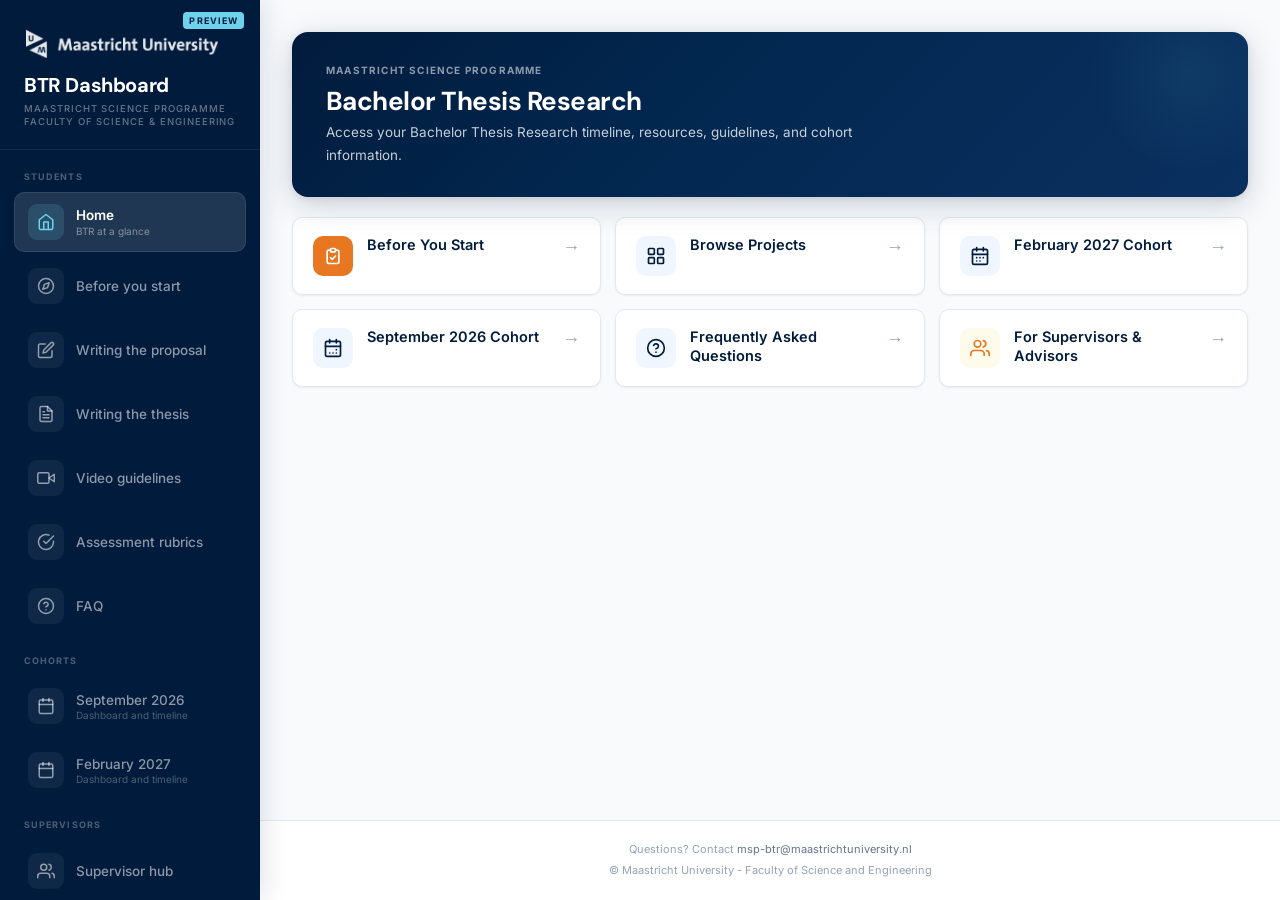
==== btr-dashboard/index.html @ cb3a8db7 "Preview of the remodel: hub, design system and ten restyled tools (backends switched off, noindex)" ====
<!DOCTYPE html>
<html lang="en">
<head>
<meta name="robots" content="noindex, nofollow">
    <meta charset="UTF-8">
    <meta name="viewport" content="width=device-width, initial-scale=1.0">
    <title>BTR Dashboard - Maastricht Science Programme</title>
    <link rel="icon" type="image/png" href="msp-logo.png">
    <meta name="description" content="BTR Dashboard for Maastricht Science Programme students. Access your Bachelor Thesis Research timeline, resources, guidelines, and cohort information.">

    <!-- Google tag (gtag.js) -->
    <script async src="https://www.googletagmanager.com/gtag/js?id=G-KJ51G48F42"></script>
    <script>
      window.dataLayer = window.dataLayer || [];
      function gtag(){dataLayer.push(arguments);}
      gtag('js', new Date());
      gtag('config', 'G-KJ51G48F42');
    </script>

    <!-- Shared MSP frame + site styles -->
    <link rel="stylesheet" href="assets/msp-ui/msp-ui.css">
    <link rel="stylesheet" href="styles.css">
</head>
<body class="page-home">
    <main class="msp-main wide">

        <section class="msp-hero btr-hero">
            <div class="msp-hero-kicker">Maastricht Science Programme</div>
            <h1>Bachelor Thesis Research</h1>
            <p>Access your Bachelor Thesis Research timeline, resources, guidelines, and cohort information.</p>
        </section>

        <div class="msp-grid msp-grid-3 btr-tiles">
            <a href="before-you-start.html" class="btr-tile btr-tile--highlight">
                <span class="btr-tile-icon"><svg viewBox="0 0 24 24"><path d="M9 5H7a2 2 0 0 0-2 2v12a2 2 0 0 0 2 2h10a2 2 0 0 0 2-2V7a2 2 0 0 0-2-2h-2"/><rect x="9" y="3" width="6" height="4" rx="1"/><path d="m9 14 2 2 4-4"/></svg></span>
                <span class="btr-tile-body"><span class="btr-tile-title">Before You Start</span></span>
                <span class="btr-tile-arrow">→</span>
            </a>

            <a href="browse-projects.html" class="btr-tile">
                <span class="btr-tile-icon"><svg viewBox="0 0 24 24"><rect x="3" y="3" width="7" height="7" rx="1"/><rect x="14" y="3" width="7" height="7" rx="1"/><rect x="3" y="14" width="7" height="7" rx="1"/><rect x="14" y="14" width="7" height="7" rx="1"/></svg></span>
                <span class="btr-tile-body"><span class="btr-tile-title">Browse Projects</span></span>
                <span class="btr-tile-arrow">→</span>
            </a>

            <a href="february-cohort-2027.html" class="btr-tile">
                <span class="btr-tile-icon"><svg viewBox="0 0 24 24"><rect x="3" y="4" width="18" height="18" rx="2" ry="2"/><line x1="16" y1="2" x2="16" y2="6"/><line x1="8" y1="2" x2="8" y2="6"/><line x1="3" y1="10" x2="21" y2="10"/><path d="M8 14h.01"/><path d="M12 14h.01"/><path d="M16 14h.01"/><path d="M8 18h.01"/><path d="M12 18h.01"/></svg></span>
                <span class="btr-tile-body"><span class="btr-tile-title">February 2027 Cohort</span></span>
                <span class="btr-tile-arrow">→</span>
            </a>

            <a href="september-cohort-2026.html" class="btr-tile">
                <span class="btr-tile-icon"><svg viewBox="0 0 24 24"><rect x="3" y="4" width="18" height="18" rx="2" ry="2"/><line x1="16" y1="2" x2="16" y2="6"/><line x1="8" y1="2" x2="8" y2="6"/><line x1="3" y1="10" x2="21" y2="10"/><path d="M16 14h.01"/><path d="M8 18h.01"/><path d="M12 18h.01"/><path d="M16 18h.01"/></svg></span>
                <span class="btr-tile-body"><span class="btr-tile-title">September 2026 Cohort</span></span>
                <span class="btr-tile-arrow">→</span>
            </a>

            <a href="faq.html" class="btr-tile">
                <span class="btr-tile-icon"><svg viewBox="0 0 24 24"><circle cx="12" cy="12" r="10"/><path d="M9.09 9a3 3 0 0 1 5.83 1c0 2-3 3-3 3"/><line x1="12" y1="17" x2="12.01" y2="17"/></svg></span>
                <span class="btr-tile-body"><span class="btr-tile-title">Frequently Asked Questions</span></span>
                <span class="btr-tile-arrow">→</span>
            </a>

            <a href="supervisors.html" class="btr-tile btr-tile--orange">
                <span class="btr-tile-icon"><svg viewBox="0 0 24 24"><path d="M17 21v-2a4 4 0 0 0-4-4H5a4 4 0 0 0-4 4v2"/><circle cx="9" cy="7" r="4"/><path d="M23 21v-2a4 4 0 0 0-3-3.87"/><path d="M16 3.13a4 4 0 0 1 0 7.75"/></svg></span>
                <span class="btr-tile-body"><span class="btr-tile-title">For Supervisors &amp; Advisors</span></span>
                <span class="btr-tile-arrow">→</span>
            </a>
        </div>

    </main>
    <footer class="msp-footer">
        <p>Questions? Contact <a href="mailto:msp-btr@maastrichtuniversity.nl">msp-btr@maastrichtuniversity.nl</a></p>
        <p>© Maastricht University - Faculty of Science and Engineering</p>
    </footer>
<script src="assets/msp-ui/msp-shell.js"></script>
<script src="nav.js"></script>
</body>
</html>
---- btr-dashboard/assets/msp-ui/msp-ui.css ----
/* ============================================================================
   MSP UI  -  the shared look for every MSP web tool
   ----------------------------------------------------------------------------
   Source of the design: the MSP Course Planner (index.html) and Arthur Foulon's
   "UI Proposal" deck (Oct 2026). One stylesheet, loaded by every site, so the
   sidebar, colours, type and components are identical everywhere.

   Everything here is prefixed  msp-  so it never collides with a site's own CSS.
   The page frame is injected by msp-shell.js (same folder); this file styles it.

   Sections
     1. Fonts (self-hosted Inter + DM Sans, no CDN calls)
     2. Tokens (:root custom properties, all --msp-*)
     3. Base (body type, links, headings inside .msp-content)
     4. Frame: sidebar, content area, mobile drawer, print
     5. Components: cards, hero, buttons, pills, alerts, chips, forms, tables
     6. Utilities
   ========================================================================== */

/* 1. Fonts ------------------------------------------------------------------ */
@font-face{font-family:'Inter';font-style:normal;font-weight:400 700;font-display:swap;src:url(fonts/inter-latin.woff2) format('woff2');unicode-range:U+0000-00FF,U+0131,U+0152-0153,U+02BB-02BC,U+02C6,U+02DA,U+02DC,U+0304,U+0308,U+0329,U+2000-206F,U+20AC,U+2122,U+2191,U+2193,U+2212,U+2215,U+FEFF,U+FFFD}
@font-face{font-family:'Inter';font-style:normal;font-weight:400 700;font-display:swap;src:url(fonts/inter-latin-ext.woff2) format('woff2');unicode-range:U+0100-02BA,U+02BD-02C5,U+02C7-02CC,U+02CE-02D7,U+02DD-02FF,U+0304,U+0308,U+0329,U+1D00-1DBF,U+1E00-1E9F,U+1EF2-1EFF,U+2020,U+20A0-20AB,U+20AD-20C0,U+2113,U+2C60-2C7F,U+A720-A7FF}
@font-face{font-family:'DM Sans';font-style:normal;font-weight:700;font-display:swap;src:url(fonts/dmsans-700-latin.woff2) format('woff2');unicode-range:U+0000-00FF,U+0131,U+0152-0153,U+02BB-02BC,U+02C6,U+02DA,U+02DC,U+0304,U+0308,U+0329,U+2000-206F,U+20AC,U+2122,U+2191,U+2193,U+2212,U+2215,U+FEFF,U+FFFD}
@font-face{font-family:'DM Sans';font-style:normal;font-weight:700;font-display:swap;src:url(fonts/dmsans-700-latin-ext.woff2) format('woff2');unicode-range:U+0100-02BA,U+02BD-02C5,U+02C7-02CC,U+02CE-02D7,U+02DD-02FF,U+0304,U+0308,U+0329,U+1D00-1DBF,U+1E00-1E9F,U+1EF2-1EFF,U+2020,U+20A0-20AB,U+20AD-20C0,U+2113,U+2C60-2C7F,U+A720-A7FF}

/* 2. Tokens ----------------------------------------------------------------- */
:root{
  /* brand */
  --msp-navy:#011B3C; --msp-navy2:#02274F; --msp-navy3:#0A3060;
  --msp-sky:#6ED2EC; --msp-orange:#E87722; --msp-red:#BE0028;
  /* semantic states */
  --msp-ok:#15803D;   --msp-ok-bg:#F0FDF4;   --msp-ok-bd:#86EFAC;
  --msp-warn:#92400E; --msp-warn-bg:#FFFBEB; --msp-warn-bd:#FCD34D;
  --msp-err:#B91C1C;  --msp-err-bg:#FEF2F2;  --msp-err-bd:#FCA5A5;
  --msp-inf:#0C4A6E;  --msp-inf-bg:#F0F9FF;  --msp-inf-bd:#7DD3FC;
  /* greys (slate) */
  --msp-g0:#F8FAFC; --msp-g1:#F1F5F9; --msp-g2:#E2E8F0; --msp-g3:#CBD5E1;
  --msp-g4:#94A3B8; --msp-g5:#64748B; --msp-g7:#334155; --msp-g9:#0F172A;
  /* accent tints used by the planner for slot colours; handy for categories */
  --msp-a-bg:#EFF6FF; --msp-a:#1D4ED8;  --msp-b-bg:#F0FDF4; --msp-b:#166534;
  --msp-c-bg:#FEFCE8; --msp-c:#854D0E;  --msp-d-bg:#F5F3FF; --msp-d:#5B21B6;
  --msp-e-bg:#FFF1F2; --msp-e:#9F1239;
  /* shape */
  --msp-r:10px; --msp-rs:6px; --msp-rl:16px;
  --msp-sh:0 1px 3px rgba(0,0,0,.04),0 1px 2px rgba(0,0,0,.03);
  --msp-sh-md:0 4px 20px rgba(0,0,0,.06),0 2px 6px rgba(0,0,0,.03);
  --msp-sh-lg:0 8px 30px rgba(0,0,0,.08),0 4px 10px rgba(0,0,0,.04);
  /* type */
  --msp-font:'Inter',-apple-system,BlinkMacSystemFont,'Segoe UI',sans-serif;
  --msp-font-display:'DM Sans','Inter',-apple-system,BlinkMacSystemFont,'Segoe UI',sans-serif;
  --msp-font-mono:'SF Mono',Monaco,Consolas,'Courier New',monospace;
  /* frame */
  --msp-sb-w:260px;        /* desktop sidebar */
  --msp-sb-w-md:220px;     /* 901-1100px */
  --msp-sb-w-drawer:280px; /* off-canvas drawer below 900px */
  --msp-main-w:860px;      /* reading column */
  --msp-main-w-wide:1100px;
  /* stacking: sidebar 200, its overlay 190, drawer toggle 300; site modals go above these */
  --msp-z-sidebar:200; --msp-z-toggle:300; --msp-z-modal:500;
}

/* 3. Base -------------------------------------------------------------------- */
html{scroll-behavior:smooth;-webkit-text-size-adjust:100%}
body.msp-body{margin:0;font-family:var(--msp-font);background:var(--msp-g0);color:var(--msp-g9);min-height:100vh;font-size:14px;line-height:1.6;-webkit-font-smoothing:antialiased}
:where(.msp-content) :where(a:not([class*=msp-btn]):not(.msp-chip):not(.msp-tab)){color:var(--msp-navy)}
:where(.msp-content) :where(h1,h2,h3){font-family:var(--msp-font-display);letter-spacing:-.01em;color:inherit;line-height:1.2;margin:0 0 .5em}
:where(.msp-content) :where(h1){font-size:26px;font-weight:700}
:where(.msp-content) :where(h2){font-size:20px;font-weight:700}
:where(.msp-content) :where(h3){font-size:15px;font-weight:600;font-family:var(--msp-font)}
.msp-content ::selection{background:rgba(110,210,236,.35)}

/* 4. Frame ------------------------------------------------------------------- */
.msp-app{display:flex;min-height:100vh}

/* sidebar */
.msp-sidebar{width:var(--msp-sb-w);background:var(--msp-navy);color:#fff;position:fixed;top:0;left:0;bottom:0;z-index:var(--msp-z-sidebar);align-self:auto;display:flex;flex-direction:column;overflow-y:auto;box-shadow:4px 0 24px rgba(1,27,60,.12);font-family:var(--msp-font);font-size:14px;line-height:1.6;box-sizing:border-box;scrollbar-width:thin;scrollbar-color:rgba(255,255,255,.18) transparent}
.msp-sidebar *,.msp-sidebar *::before,.msp-sidebar *::after{box-sizing:border-box}
.msp-sidebar a{text-decoration:none}

.msp-sb-brand{padding:28px 24px 20px;border-bottom:1px solid rgba(255,255,255,.08)}
.msp-sb-brand a{color:inherit;display:block}
.msp-sb-logo{height:32px;width:auto;object-fit:contain;filter:brightness(0) invert(1);opacity:.9;margin-bottom:14px;display:block}
.msp-sb-title{font-family:var(--msp-font-display);font-size:20px;font-weight:700;letter-spacing:-.02em;line-height:1.15;color:#fff;margin:0}
.msp-sb-title.long{font-size:17px}   /* set by the shell for names over 18 characters */
.msp-sb-sub{font-size:9.5px;color:rgba(255,255,255,.4);letter-spacing:.1em;text-transform:uppercase;margin-top:5px;font-weight:500;line-height:1.4}

.msp-sb-nav{padding:20px 14px;flex:1}
.msp-sb-label{font-size:9px;font-weight:700;text-transform:uppercase;letter-spacing:.12em;color:rgba(255,255,255,.3);padding:0 10px;margin:0 0 8px}
.msp-sb-link+.msp-sb-label,.msp-sb-divider+.msp-sb-label,.msp-sb-label+.msp-sb-label{margin-top:18px}
.msp-sb-link{display:flex;align-items:center;gap:12px;padding:12px 14px;border-radius:10px;font-size:13.5px;font-weight:500;color:rgba(255,255,255,.55);text-decoration:none;transition:all .2s;border:none;background:none;cursor:pointer;font-family:inherit;width:100%;text-align:left;margin-bottom:4px}
.msp-sb-link:hover{background:rgba(255,255,255,.08);color:rgba(255,255,255,.9)}
.msp-sb-link.active{background:rgba(255,255,255,.12);color:#fff;font-weight:600;box-shadow:inset 0 0 0 1px rgba(255,255,255,.08)}
.msp-sb-link:focus-visible{outline:2px solid var(--msp-sky);outline-offset:2px}
.msp-sb-ico{width:36px;height:36px;border-radius:9px;display:flex;align-items:center;justify-content:center;flex-shrink:0;background:rgba(255,255,255,.06);transition:background .2s;color:inherit}
.msp-sb-link:hover .msp-sb-ico{background:rgba(255,255,255,.1)}
.msp-sb-link.active .msp-sb-ico{background:rgba(110,210,236,.15);color:var(--msp-sky)}
.msp-sb-ico svg{width:18px;height:18px;display:block}
.msp-sb-text{line-height:1.2;min-width:0}
.msp-sb-hint{font-size:10px;color:rgba(255,255,255,.3);font-weight:400;display:block;margin-top:1px;white-space:nowrap;overflow:hidden;text-overflow:ellipsis}
.msp-sb-link.active .msp-sb-hint{color:rgba(255,255,255,.45)}
.msp-sb-ext{margin-left:auto;opacity:.35;flex-shrink:0}
.msp-sb-ext svg{width:12px;height:12px;display:block}
.msp-sb-divider{height:1px;background:rgba(255,255,255,.06);margin:16px 10px}

.msp-sb-meta{padding:16px 24px;border-top:1px solid rgba(255,255,255,.06);font-size:10.5px;color:rgba(255,255,255,.3);line-height:1.6}
.msp-sb-meta span{display:block;margin-bottom:2px}
.msp-sb-meta:empty{display:none}
.msp-sb-cfg{display:inline-flex;align-items:center;gap:4px;padding:5px 12px;border-radius:var(--msp-rs);font-size:10.5px;font-weight:600;background:rgba(255,255,255,.06);border:1px solid rgba(255,255,255,.1);color:rgba(255,255,255,.5);cursor:pointer;font-family:inherit;transition:all .15s;margin-top:8px}
.msp-sb-cfg:hover{background:rgba(255,255,255,.12);color:rgba(255,255,255,.8)}
.msp-sb-cfg svg{width:14px;height:14px}

.msp-sb-footer{padding:16px 24px;border-top:1px solid rgba(255,255,255,.06)}
.msp-sb-footer img{height:36px;width:auto;object-fit:contain;filter:brightness(0) invert(1);opacity:.4;display:block;margin-bottom:8px}
.msp-sb-privacy{font-size:9px;color:rgba(255,255,255,.25);line-height:1.5}
.msp-sb-hub{display:inline-flex;align-items:center;gap:5px;margin-top:8px;font-size:10px;font-weight:600;color:rgba(255,255,255,.4);letter-spacing:.02em;transition:color .15s}
.msp-sb-hub:hover{color:rgba(255,255,255,.85)}
.msp-sb-hub svg{width:12px;height:12px}

/* content: a flex column so a page footer sits at the bottom on short pages */
.msp-content{flex:1;margin-left:var(--msp-sb-w);min-height:100vh;background:var(--msp-g0);color:var(--msp-g9);min-width:0;display:flex;flex-direction:column}
.msp-main{max-width:var(--msp-main-w);width:100%;flex:1 0 auto;margin:0 auto;padding:32px 32px 80px;box-sizing:border-box}
.msp-main.wide{max-width:var(--msp-main-w-wide)}
.msp-main.full{max-width:none}

/* mobile toggle + overlay */
.msp-sb-toggle{display:none;position:fixed;top:12px;left:12px;z-index:var(--msp-z-toggle);width:40px;height:40px;border-radius:10px;background:var(--msp-navy);color:#fff;border:none;cursor:pointer;align-items:center;justify-content:center;box-shadow:var(--msp-sh-md);padding:0}
.msp-sb-toggle svg{width:20px;height:20px}
.msp-sb-overlay{display:none;position:fixed;inset:0;background:rgba(0,0,0,.4);z-index:calc(var(--msp-z-sidebar) - 10)}
.msp-skip{position:absolute;left:-9999px;top:8px;background:#fff;color:var(--msp-navy);padding:8px 12px;border-radius:6px;z-index:400;font-weight:600}
.msp-skip:focus{left:8px}

/* breakpoints (same steps as the planner) */
@media(max-width:1100px){
  .msp-sidebar{width:var(--msp-sb-w-md)}
  .msp-content{margin-left:var(--msp-sb-w-md)}
  .msp-sb-link{padding:10px 12px;font-size:12.5px}
  .msp-sb-ico{width:32px;height:32px}
  .msp-sb-sub{font-size:8.5px;letter-spacing:.06em}
}
@media(max-width:900px){
  .msp-sidebar{transform:translateX(-100%);transition:transform .3s ease;width:var(--msp-sb-w-drawer)}
  .msp-sidebar.open{transform:translateX(0)}
  .msp-content{margin-left:0}
  .msp-sb-toggle{display:flex;transition:left .3s ease}
  /* while the drawer is open the button becomes the X and sits in the drawer's top-right corner */
  body.msp-sb-locked .msp-sb-toggle{left:calc(var(--msp-sb-w-drawer) - 52px);background:rgba(255,255,255,.12);box-shadow:none}
  .msp-sb-overlay.show{display:block}
  body.msp-sb-locked{overflow:hidden}
  .msp-main{padding-top:64px}
}
@media(max-width:640px){
  .msp-main{padding:64px 16px 60px}
  .msp-hero{padding:22px 20px;border-radius:12px}
  .msp-hero h1,.msp-hero h2{font-size:22px}
  .msp-card-b{padding:16px}
  .msp-card-h,.msp-card-f{padding:14px 16px}
}
@media print{
  .msp-sidebar,.msp-sb-toggle,.msp-sb-overlay{display:none!important}
  .msp-content{margin-left:0!important}
  .msp-main{padding:12px!important;max-width:100%!important}
  body.msp-body{background:#fff!important}
}

/* 5. Components -------------------------------------------------------------- */
/* hero: the in-content replacement for the old full-bleed heroes */
.msp-hero{background:linear-gradient(135deg,var(--msp-navy) 0%,var(--msp-navy2) 40%,var(--msp-navy3) 100%);color:#fff;border-radius:var(--msp-rl);padding:32px 36px;margin-bottom:20px;box-shadow:0 8px 32px rgba(1,27,60,.18),0 2px 8px rgba(0,0,0,.08);position:relative;overflow:hidden}
.msp-hero::before{content:'';position:absolute;top:-60px;right:-40px;width:200px;height:200px;background:radial-gradient(circle,rgba(110,210,236,.08) 0%,transparent 70%);pointer-events:none}
.msp-hero h1,.msp-hero h2{color:#fff;font-family:var(--msp-font-display);font-size:26px;font-weight:700;margin:0 0 4px;letter-spacing:-.02em}
.msp-hero p{font-size:13.5px;opacity:.75;margin:0;max-width:60ch;line-height:1.7}
.msp-hero .msp-hero-kicker{font-size:10px;font-weight:700;letter-spacing:.12em;text-transform:uppercase;opacity:.55;margin-bottom:8px}
.msp-hero .msp-hero-actions{display:flex;gap:8px;margin-top:16px;flex-wrap:wrap}
.msp-hero-flat{background:#fff;color:var(--msp-g9);border:1px solid var(--msp-g2);box-shadow:var(--msp-sh)}
.msp-hero-flat h1,.msp-hero-flat h2{color:var(--msp-navy)}
.msp-hero-flat p{color:var(--msp-g5);opacity:1}
.msp-hero-flat::before{display:none}

/* page head: plain title block */
.msp-page-head{margin-bottom:22px}
.msp-page-head h1{margin:0 0 4px}
.msp-page-head p{margin:0;color:var(--msp-g5);font-size:13.5px}
.msp-kicker{font-size:10px;font-weight:700;letter-spacing:.12em;text-transform:uppercase;color:var(--msp-g4);margin-bottom:6px}

/* cards */
.msp-card{background:#fff;border-radius:var(--msp-r);box-shadow:var(--msp-sh);border:1px solid var(--msp-g2);margin-bottom:16px;overflow:hidden;transition:box-shadow .2s}
.msp-card:hover{box-shadow:var(--msp-sh-md)}
.msp-card-h{padding:16px 24px;border-bottom:1px solid var(--msp-g1);display:flex;align-items:center;gap:12px}
.msp-card-h h2,.msp-card-h h3{font-size:15px;font-weight:600;color:var(--msp-g9);letter-spacing:-.01em;margin:0;font-family:var(--msp-font)}
.msp-card-b{padding:24px}
.msp-card-f{padding:16px 24px;background:var(--msp-g0);border-top:1px solid var(--msp-g1);display:flex;align-items:center;gap:10px;flex-wrap:wrap}
.msp-step{width:28px;height:28px;background:var(--msp-navy);color:#fff;border-radius:50%;display:flex;align-items:center;justify-content:center;font-size:12px;font-weight:700;flex-shrink:0}
.msp-step.ok{background:var(--msp-ok)}
.msp-hint{font-size:12px;color:var(--msp-g4);margin-left:auto;font-weight:400}
.msp-card.static:hover{box-shadow:var(--msp-sh)}

/* stat tiles */
.msp-stats{display:grid;grid-template-columns:repeat(auto-fit,minmax(140px,1fr));gap:14px;margin-bottom:20px}
.msp-stat{background:#fff;border-radius:14px;padding:20px 16px 16px;text-align:center;border:1.5px solid var(--msp-g2);box-shadow:var(--msp-sh);transition:all .3s}
.msp-stat:hover{box-shadow:var(--msp-sh-md);transform:translateY(-3px);border-color:var(--msp-g3)}
.msp-stat-val{font-family:var(--msp-font-display);font-size:28px;font-weight:700;color:var(--msp-navy);line-height:1.1}
.msp-stat-label{font-size:10px;font-weight:700;color:var(--msp-g4);text-transform:uppercase;letter-spacing:.08em;margin-top:6px}
.msp-stat-sub{font-size:11px;color:var(--msp-g5);margin-top:3px}
.msp-stat.ok{border-color:var(--msp-ok-bd);background:var(--msp-ok-bg)} .msp-stat.ok .msp-stat-val{color:var(--msp-ok)}
.msp-stat.warn{border-color:var(--msp-warn-bd);background:var(--msp-warn-bg)} .msp-stat.warn .msp-stat-val{color:var(--msp-warn)}

/* buttons */
.msp-btn{display:inline-flex;align-items:center;gap:6px;padding:9px 18px;border-radius:var(--msp-rs);font-size:13px;font-weight:600;font-family:var(--msp-font);cursor:pointer;border:none;transition:all .15s;text-decoration:none;line-height:1.3;white-space:nowrap}
.msp-btn svg{width:15px;height:15px}
.msp-btn-or{background:var(--msp-orange);color:#fff;box-shadow:0 1px 3px rgba(232,119,34,.3)}
.msp-btn-or:hover{opacity:.9;box-shadow:0 2px 8px rgba(232,119,34,.35);color:#fff}
.msp-btn-navy{background:var(--msp-navy);color:#fff}
.msp-btn-navy:hover{background:var(--msp-navy2);color:#fff}
.msp-btn-gh{background:#fff;color:var(--msp-g5);border:1.5px solid var(--msp-g2)}
.msp-btn-gh:hover{border-color:var(--msp-g4);color:var(--msp-g7)}
.msp-btn-sky{background:var(--msp-inf-bg);color:var(--msp-inf);border:1px solid var(--msp-inf-bd)}
.msp-btn-sky:hover{background:var(--msp-sky);color:var(--msp-navy)}
.msp-btn-link{background:transparent;color:var(--msp-navy);padding-left:6px;padding-right:6px}
.msp-btn-link:hover{text-decoration:underline}
.msp-btn-sm{padding:6px 12px;font-size:11.5px}
.msp-btn-lg{padding:12px 24px;font-size:14px}
.msp-btn:disabled,.msp-btn.disabled{opacity:.35;cursor:not-allowed;box-shadow:none;pointer-events:none}
.msp-btn:focus-visible{outline:2px solid var(--msp-sky);outline-offset:2px}

/* status pills */
.msp-pill{display:inline-flex;align-items:center;gap:4px;font-size:11px;font-weight:600;padding:3px 10px;border-radius:20px;white-space:nowrap;letter-spacing:.02em;background:var(--msp-g1);color:var(--msp-g5)}
.msp-pill.ok{background:var(--msp-ok-bg);color:var(--msp-ok);border:1px solid var(--msp-ok-bd)}
.msp-pill.warn{background:var(--msp-warn-bg);color:var(--msp-warn);border:1px solid var(--msp-warn-bd)}
.msp-pill.err{background:var(--msp-err-bg);color:var(--msp-err);border:1px solid var(--msp-err-bd)}
.msp-pill.inf{background:var(--msp-inf-bg);color:var(--msp-inf);border:1px solid var(--msp-inf-bd)}
.msp-pill.navy{background:var(--msp-navy);color:#fff}
.msp-pill.sky{background:rgba(110,210,236,.2);color:var(--msp-navy)}

/* alerts */
.msp-alert{display:flex;gap:10px;align-items:flex-start;padding:12px 16px;border-radius:var(--msp-rs);margin-bottom:8px;line-height:1.5;background:var(--msp-g1);border:1px solid var(--msp-g2)}
.msp-alert-ico{font-size:14px;flex-shrink:0;margin-top:1px;line-height:1}
.msp-alert-ico svg{width:16px;height:16px;display:block}
.msp-alert-body{flex:1;font-size:12.5px;color:var(--msp-g5)}
.msp-alert-body strong{display:block;font-weight:600;font-size:13px;margin-bottom:2px;color:var(--msp-g9)}
.msp-alert-body p{margin:0}
.msp-alert.ok{background:var(--msp-ok-bg);border-color:var(--msp-ok-bd)} .msp-alert.ok .msp-alert-ico,.msp-alert.ok strong{color:var(--msp-ok)}
.msp-alert.warn{background:var(--msp-warn-bg);border-color:var(--msp-warn-bd)} .msp-alert.warn .msp-alert-ico,.msp-alert.warn strong{color:var(--msp-warn)}
.msp-alert.err{background:var(--msp-err-bg);border-color:var(--msp-err-bd)} .msp-alert.err .msp-alert-ico,.msp-alert.err strong{color:var(--msp-err)}
.msp-alert.inf{background:var(--msp-inf-bg);border-color:var(--msp-inf-bd)} .msp-alert.inf .msp-alert-ico,.msp-alert.inf strong{color:var(--msp-inf)}

/* guidance note (left rule) */
.msp-note{margin-top:6px;padding:9px 12px;background:rgba(12,74,110,.04);border-left:3px solid var(--msp-inf-bd);border-radius:0 var(--msp-rs) var(--msp-rs) 0;font-size:11.5px;color:var(--msp-g5);line-height:1.6}
.msp-note strong{color:var(--msp-g7);font-weight:600}

/* chips, tags, badges */
.msp-chip{padding:6px 14px;border-radius:20px;font-size:12px;font-weight:600;border:1.5px solid var(--msp-g2);background:#fff;color:var(--msp-g5);cursor:pointer;transition:all .15s;font-family:inherit;display:inline-flex;align-items:center;gap:5px;text-decoration:none;line-height:1.3}
.msp-chip:hover{border-color:var(--msp-g3);color:var(--msp-g7)}
.msp-chip.active{background:var(--msp-navy);color:#fff;border-color:var(--msp-navy)}
.msp-chips{display:flex;gap:6px;flex-wrap:wrap}
/* chip as a checkbox/radio label: <label class="msp-chip"><input type="checkbox"> Lab</label> */
.msp-chip{position:relative}
.msp-chip input[type=checkbox],.msp-chip input[type=radio]{position:absolute;opacity:0;width:0;height:0;margin:0;pointer-events:none}
.msp-chip:has(input:checked){background:var(--msp-navy);color:#fff;border-color:var(--msp-navy)}
.msp-chip:has(input:focus-visible){outline:2px solid var(--msp-sky);outline-offset:2px}
.msp-tag{display:inline-flex;align-items:center;gap:3px;font-size:10px;font-weight:700;padding:3px 9px;border-radius:5px;letter-spacing:.03em;background:var(--msp-g1);color:var(--msp-g5)}
.msp-tag.pre{background:var(--msp-warn-bg);color:var(--msp-warn);border:1px solid var(--msp-warn-bd)}
.msp-tag.co{background:var(--msp-inf-bg);color:var(--msp-inf);border:1px solid var(--msp-inf-bd)}
.msp-tag.ok{background:var(--msp-ok-bg);color:var(--msp-ok);border:1px solid var(--msp-ok-bd)}
.msp-tag.navy{background:var(--msp-navy);color:#fff}
.msp-tag.dark{background:var(--msp-g9);color:#fff}
.msp-code{font-size:12px;font-weight:700;color:#fff;background:var(--msp-navy);padding:3px 10px;border-radius:5px;font-family:var(--msp-font-mono);letter-spacing:.03em}
.msp-label{font-size:9.5px;font-weight:700;text-transform:uppercase;letter-spacing:.06em;color:var(--msp-g4);background:var(--msp-g1);padding:3px 8px;border-radius:4px}
.msp-cat-a{background:var(--msp-a-bg);color:var(--msp-a)} .msp-cat-b{background:var(--msp-b-bg);color:var(--msp-b)} .msp-cat-c{background:var(--msp-c-bg);color:var(--msp-c)} .msp-cat-d{background:var(--msp-d-bg);color:var(--msp-d)} .msp-cat-e{background:var(--msp-e-bg);color:var(--msp-e)}

/* forms */
.msp-field{margin-bottom:18px} .msp-field:last-child{margin-bottom:0}
.msp-flbl{display:block;font-size:10.5px;font-weight:600;color:var(--msp-g5);margin-bottom:6px;letter-spacing:.08em;text-transform:uppercase}
.msp-input,.msp-textarea,.msp-select select{width:100%;padding:10px 14px;border:1.5px solid var(--msp-g2);border-radius:var(--msp-rs);font-size:13.5px;font-family:var(--msp-font);color:var(--msp-g9);background:#fff;transition:border-color .15s,box-shadow .15s;box-sizing:border-box}
.msp-input:hover,.msp-textarea:hover,.msp-select select:hover{border-color:var(--msp-g3)}
.msp-input:focus,.msp-textarea:focus,.msp-select select:focus{outline:none;border-color:var(--msp-navy);box-shadow:0 0 0 3px rgba(1,27,60,.08)}
.msp-textarea{min-height:96px;resize:vertical;line-height:1.5}
.msp-select{position:relative}
.msp-select select{padding-right:32px;appearance:none;cursor:pointer}
.msp-select::after{content:'\25BE';position:absolute;right:12px;top:50%;transform:translateY(-50%);color:var(--msp-g4);pointer-events:none;font-size:12px}
.msp-search{position:relative}
.msp-search .msp-input{padding-left:40px;border-radius:var(--msp-r);font-size:14px;box-shadow:var(--msp-sh)}
.msp-search::before{content:'';position:absolute;left:14px;top:50%;width:15px;height:15px;transform:translateY(-50%);opacity:.4;pointer-events:none;background:no-repeat center/contain url("data:image/svg+xml;utf8,<svg xmlns='http://www.w3.org/2000/svg' viewBox='0 0 24 24' fill='none' stroke='%230F172A' stroke-width='2' stroke-linecap='round' stroke-linejoin='round'><circle cx='11' cy='11' r='8'/><line x1='21' y1='21' x2='16.65' y2='16.65'/></svg>")}
.msp-check{display:flex;gap:10px;align-items:flex-start;font-size:13px;color:var(--msp-g7);cursor:pointer}
.msp-check input{width:15px;height:15px;margin-top:3px;flex-shrink:0;accent-color:var(--msp-navy)}
.msp-help{font-size:12px;color:var(--msp-g4);margin-top:6px}

/* tables */
.msp-table{width:100%;border-collapse:collapse;font-size:13px}
.msp-table th{background:var(--msp-g0);padding:10px 14px;text-align:left;font-size:10px;font-weight:700;color:var(--msp-g4);text-transform:uppercase;letter-spacing:.08em;border-bottom:2px solid var(--msp-g2)}
.msp-table td{padding:12px 14px;border-bottom:1px solid var(--msp-g1);vertical-align:middle}
.msp-table tr:last-child td{border-bottom:none}
.msp-table tbody tr:hover td{background:var(--msp-g0)}
.msp-table .mono{font-family:var(--msp-font-mono);color:var(--msp-g4);font-size:12px}
.msp-table-wrap{overflow-x:auto;-webkit-overflow-scrolling:touch}

/* sections, dividers, lists */
.msp-seclbl{font-size:10px;font-weight:700;text-transform:uppercase;letter-spacing:.1em;color:var(--msp-g4);margin:2px 0 10px}
.msp-divider{border:none;border-top:1px solid var(--msp-g1);margin:18px 0}
.msp-steps{list-style:none;padding:0;margin:0;counter-reset:msp}
.msp-steps li{position:relative;padding:6px 0 6px 32px;font-size:13px;color:var(--msp-g7);counter-increment:msp}
.msp-steps li::before{content:counter(msp);position:absolute;left:0;top:6px;width:22px;height:22px;border-radius:50%;background:var(--msp-navy);color:#fff;font-size:10px;font-weight:700;display:flex;align-items:center;justify-content:center}
.msp-links{display:flex;gap:8px;flex-wrap:wrap}
.msp-links a{display:inline-flex;align-items:center;gap:5px;padding:6px 12px;border-radius:var(--msp-rs);font-size:11.5px;font-weight:500;color:var(--msp-navy);background:var(--msp-a-bg);border:1px solid rgba(29,78,216,.1);text-decoration:none;transition:all .15s}
.msp-links a:hover{background:var(--msp-navy);color:#fff}
.msp-empty{text-align:center;padding:28px 20px;color:var(--msp-g4);font-size:13px}
.msp-spin{width:32px;height:32px;border:3px solid var(--msp-g2);border-top-color:var(--msp-navy);border-radius:50%;animation:msp-spin .7s linear infinite;margin:0 auto}
@keyframes msp-spin{to{transform:rotate(360deg)}}

/* tabs (planner's plan tabs) */
.msp-tabs{display:flex;gap:6px;margin-bottom:22px;background:#fff;padding:6px;border-radius:var(--msp-r);border:1px solid var(--msp-g2);box-shadow:var(--msp-sh)}
.msp-tab{flex:1;display:flex;align-items:center;justify-content:center;gap:7px;padding:10px 14px;border-radius:7px;cursor:pointer;border:none;background:transparent;font-size:13px;font-weight:500;color:var(--msp-g5);transition:all .2s;font-family:inherit;text-decoration:none}
.msp-tab:hover{background:var(--msp-g0);color:var(--msp-g7)}
.msp-tab.active{background:var(--msp-navy);color:#fff;box-shadow:var(--msp-sh-md)}

/* modal: <div class="msp-modal-overlay show"><div class="msp-modal" role="dialog">...</div></div> */
.msp-modal-overlay{display:none;position:fixed;inset:0;background:rgba(1,27,60,.55);z-index:var(--msp-z-modal);align-items:center;justify-content:center;padding:16px;box-sizing:border-box}
.msp-modal-overlay.show{display:flex}
.msp-modal{background:#fff;border-radius:var(--msp-rl);width:100%;max-width:640px;max-height:90vh;overflow:auto;box-shadow:var(--msp-sh-lg);font-family:var(--msp-font);color:var(--msp-g9)}
.msp-modal-h{padding:16px 24px;border-bottom:1px solid var(--msp-g1);display:flex;align-items:center;gap:12px}
.msp-modal-h h2,.msp-modal-h h3{margin:0;font-size:16px;font-weight:700;font-family:var(--msp-font-display);flex:1}
.msp-modal-x{background:none;border:none;cursor:pointer;color:var(--msp-g4);font-size:20px;line-height:1;padding:4px;border-radius:6px}
.msp-modal-x:hover{background:var(--msp-g1);color:var(--msp-g7)}
.msp-modal-b{padding:24px}
.msp-modal-f{padding:16px 24px;border-top:1px solid var(--msp-g1);display:flex;gap:8px;justify-content:flex-end;flex-wrap:wrap}

/* page footer inside the content column */
.msp-footer{text-align:center;padding:20px 24px;font-size:11px;color:var(--msp-g4);border-top:1px solid var(--msp-g2);background:#fff;line-height:1.6}
.msp-footer a{color:var(--msp-g5)}

/* 6. Utilities --------------------------------------------------------------- */
.msp-grid{display:grid;gap:14px}
.msp-grid-2{grid-template-columns:repeat(2,1fr)}
.msp-grid-3{grid-template-columns:repeat(3,1fr)}
.msp-grid-auto{grid-template-columns:repeat(auto-fill,minmax(260px,1fr))}
.msp-row{display:flex;align-items:center;gap:10px;flex-wrap:wrap}
.msp-muted{color:var(--msp-g5)} .msp-faint{color:var(--msp-g4)}
.msp-small{font-size:12px}
.msp-mt-0{margin-top:0} .msp-mb-0{margin-bottom:0} .msp-mb-16{margin-bottom:16px} .msp-mb-24{margin-bottom:24px}
.msp-fade{animation:msp-fade .4s ease both}
@keyframes msp-fade{from{opacity:0;transform:translateY(12px)}to{opacity:1;transform:translateY(0)}}
@media(max-width:700px){.msp-grid-2,.msp-grid-3{grid-template-columns:1fr}}

/* preview build */
.msp-sb-brand{position:relative}.msp-sb-brand::after{content:"PREVIEW";position:absolute;top:12px;right:16px;font:700 9px/1 var(--msp-font);letter-spacing:.12em;color:var(--msp-navy);background:var(--msp-sky);padding:4px 6px;border-radius:4px}
---- btr-dashboard/styles.css ----
/* ============================================
   BTR Dashboard - site styles
   Maastricht Science Programme
   --------------------------------------------
   Sits on top of the shared MSP kit
   (assets/msp-ui/msp-ui.css + msp-shell.js).
   The kit owns the frame (sidebar, canvas, type,
   hero card, buttons, tables); this file maps the
   old BTR tokens onto the kit and styles the page
   content. Loaded AFTER msp-ui.css, so equal
   specificity resolves in favour of this file.

   Sections
     1. Tokens (mapped onto --msp-*)
     2. Base and reset
     3. Frame helpers: column, hero, crumbs, journey, footer, tiles
     4. Shared content components
     5. Cohort pages (.page-content--white)
     6. Instructional pages (.page-instructional)
     7. Supervisor sub-pages (.page-supervisor-sub)
     8. Timeline pages (.page-timeline)
     9. FAQ (.page-faq)
    10. Rubrics (.page-rubrics)
    11. Before you start (.page-before-you-start)
    12. Easter egg game (cohort pages)
    13. Print
   ============================================ */

/* ============================================
   1. TOKENS
   ============================================ */
:root {
    /* Brand colours, mapped onto the kit */
    --navy:        var(--msp-navy);
    --navy-medium: var(--msp-navy2);
    --navy-deep:   var(--msp-navy);
    --navy-light:  var(--msp-navy3);
    --orange:      var(--msp-orange);
    --orange-dark: #CF6A1E;
    --cyan:        var(--msp-sky);
    --cyan-dark:   var(--msp-inf);
    --red:         var(--msp-red);
    --green:       var(--msp-ok);

    /* Neutral palette */
    --white:       #ffffff;
    --gray-50:     var(--msp-g0);
    --gray-100:    var(--msp-g1);
    --gray-200:    var(--msp-g2);
    --gray-400:    var(--msp-g4);
    --gray-500:    var(--msp-g5);
    --gray-700:    var(--msp-g7);

    /* Functional colours */
    --bg-light:    var(--msp-g0);
    --bg-section:  var(--msp-g0);
    --text-primary:   var(--msp-g9);
    --text-secondary: var(--msp-g5);
    --border-color:   var(--msp-g2);

    /* Typography */
    --font-heading: var(--msp-font-display);
    --font-body:    var(--msp-font);

    /* Shape (kit values) */
    --radius:    var(--msp-r);
    --radius-sm: var(--msp-rs);
    --radius-lg: var(--msp-rl);
    --shadow:    var(--msp-sh);
    --shadow-md: var(--msp-sh-md);
    --shadow-lg: var(--msp-sh-lg);

    /* Transitions */
    --transition: 0.2s ease;
}


/* ============================================
   2. BASE AND RESET
   ============================================ */
.icon { display: inline-flex; align-items: center; justify-content: center; flex-shrink: 0; }
.icon svg { width: 1em; height: 1em; stroke: currentColor; stroke-width: 2; stroke-linecap: round; stroke-linejoin: round; fill: none; }

*, *::before, *::after { margin: 0; padding: 0; box-sizing: border-box; }

html { scroll-behavior: smooth; }

body {
    font-family: var(--font-body);
    color: var(--text-primary);
    line-height: 1.6;
    -webkit-font-smoothing: antialiased;
    background: var(--msp-g0);
}

h1, h2, h3, h4, h5, h6 { font-family: var(--font-heading); line-height: 1.2; }
h4, h5, h6 { font-family: var(--font-body); }
a { color: inherit; text-decoration: none; }
ul { list-style: none; }

*:focus-visible { outline: 2px solid var(--msp-sky); outline-offset: 2px; border-radius: 2px; }
button:focus-visible, a:focus-visible { outline: 2px solid var(--msp-sky); outline-offset: 2px; }


/* ============================================
   3. FRAME HELPERS
   ============================================ */
/* Content column fills the frame so the page footer sits at the bottom */
.msp-content { display: flex; flex-direction: column; }
.msp-content > .msp-main { flex: 1; width: 100%; }

/* The old page wrappers become transparent; .msp-main owns width and padding */
.content-wrapper,
.container { max-width: none; margin: 0; padding: 0; }

/* Hero card (replaces the old full-bleed heroes) */
.btr-hero { padding: 30px 34px 30px; }
.btr-hero h1 { font-size: 26px; }
.btr-hero p { font-size: 13.5px; opacity: .78; max-width: 64ch; }
.btr-hero .msp-hero-actions { margin-top: 18px; }
.btr-hero .page-hero-content { position: relative; }

/* Breadcrumb kicker inside the hero */
.btr-crumbs {
    display: flex; align-items: center; flex-wrap: wrap; gap: 8px;
    font-size: 10px; font-weight: 700; letter-spacing: .12em; text-transform: uppercase;
    margin-bottom: 10px; position: relative;
}
.btr-crumbs a { color: rgba(255,255,255,.55); transition: color var(--transition); }
.btr-crumbs a:hover { color: #fff; }
.btr-crumbs .sep { color: rgba(255,255,255,.3); font-weight: 400; }
.btr-crumbs .current { color: rgba(255,255,255,.85); }

/* Student journey bar (five guide pages), a content card under the hero */
.journey-progress {
    display: flex; align-items: center; justify-content: center; gap: 0;
    padding: 12px 18px; margin-bottom: 20px;
    background: #fff; border: 1px solid var(--border-color); border-radius: var(--radius);
    box-shadow: var(--shadow); overflow-x: auto;
}
.journey-step { display: flex; align-items: center; text-decoration: none; white-space: nowrap; }
.journey-step-dot {
    width: 26px; height: 26px; border-radius: 50%; background: var(--msp-g1);
    display: flex; align-items: center; justify-content: center;
    font-size: 11px; font-weight: 700; color: var(--msp-g5); flex-shrink: 0;
    transition: all var(--transition);
}
.journey-step-label { font-size: 12px; font-weight: 600; color: var(--msp-g4); margin-left: 8px; transition: color var(--transition); }
.journey-step:hover .journey-step-dot { background: var(--orange); color: #fff; }
.journey-step:hover .journey-step-label { color: var(--orange); }
.journey-step.active .journey-step-dot { background: var(--orange); color: #fff; box-shadow: 0 2px 8px rgba(232,119,34,.3); }
.journey-step.active .journey-step-label { color: var(--navy); }
.journey-step.completed .journey-step-dot { background: var(--navy); color: #fff; }
.journey-step.completed .journey-step-label { color: var(--msp-g5); }
.journey-connector { width: 32px; height: 2px; background: var(--msp-g2); flex-shrink: 0; margin: 0 6px; }
.journey-step.completed + .journey-connector,
.journey-step.active + .journey-connector { background: var(--navy); }

/* Page footer inside the content column (kit .msp-footer, plus our links) */
.msp-footer { margin-top: auto; }
.msp-footer p { margin: 0 0 4px; }
.msp-footer p:last-child { margin-bottom: 0; }
.msp-footer .footer-links { display: flex; flex-wrap: wrap; justify-content: center; gap: 4px 14px; margin: 6px 0; }
.msp-footer a { color: var(--msp-g5); }
.msp-footer a:hover { color: var(--navy); text-decoration: underline; }

/* Landing tiles (index, supervisors, 404) */
.btr-tiles { margin-bottom: 20px; }
a.btr-tile {
    display: flex; align-items: flex-start; gap: 14px;
    padding: 18px 20px; margin: 0;
    background: #fff; border: 1px solid var(--border-color); border-radius: var(--radius);
    box-shadow: var(--shadow); color: var(--text-primary);
    transition: box-shadow var(--transition), border-color var(--transition), transform var(--transition);
}
a.btr-tile:hover { box-shadow: var(--shadow-md); border-color: var(--msp-g3); transform: translateY(-2px); color: var(--text-primary); }
a.btr-tile:hover .btr-tile-arrow { transform: translateX(4px); color: var(--orange); }
.btr-tile-icon {
    width: 40px; height: 40px; border-radius: 10px; flex-shrink: 0;
    background: var(--msp-a-bg); color: var(--navy);
    display: flex; align-items: center; justify-content: center;
}
.btr-tile-icon svg { width: 20px; height: 20px; stroke: currentColor; stroke-width: 2; stroke-linecap: round; stroke-linejoin: round; fill: none; }
.btr-tile--highlight .btr-tile-icon { background: var(--orange); color: #fff; }
.btr-tile--orange .btr-tile-icon { background: var(--msp-warn-bg); color: var(--orange); }
.btr-tile-body { flex: 1; min-width: 0; }
.btr-tile-title { display: block; font-size: 14.5px; font-weight: 600; color: var(--navy); line-height: 1.3; }
.btr-tile-sub { display: block; font-size: 12.5px; color: var(--msp-g5); margin-top: 4px; line-height: 1.5; }
.btr-tile-arrow { color: var(--msp-g4); font-size: 18px; line-height: 1; margin-top: 2px; transition: transform var(--transition), color var(--transition); }



/* ============================================
   4. SHARED CONTENT COMPONENTS
   ============================================ */
/* Section blocks */
.content-section { margin: 0 0 36px; }
.section-header { margin-bottom: 18px; }
.section-header h2 { font-size: 20px; color: var(--msp-g9); margin-bottom: 6px; font-weight: 700; }
.section-header p { font-size: 13.5px; color: var(--msp-g5); max-width: 70ch; }

/* Grids */
.grid-3, .three-col-grid { display: grid; grid-template-columns: repeat(3, 1fr); gap: 14px; }
.grid-2, .two-col-grid { display: grid; grid-template-columns: repeat(2, 1fr); gap: 14px; }

/* Info cards (cohort pages) */
.info-card {
    background: #fff; border: 1px solid var(--border-color); border-radius: var(--radius);
    padding: 22px 24px; box-shadow: var(--shadow);
    transition: box-shadow var(--transition), border-color var(--transition);
}
.info-card:hover { box-shadow: var(--shadow-md); border-color: var(--msp-g3); }
.info-card h3 { font-size: 15px; color: var(--msp-g9); margin-bottom: 8px; font-weight: 600; }
.info-card p { font-size: 13px; color: var(--msp-g5); line-height: 1.65; margin-bottom: 12px; }
.info-card ul { margin-left: 16px; margin-bottom: 12px; list-style: disc; }
.info-card li { margin-bottom: 5px; font-size: 13px; color: var(--msp-g5); }

a.card-link {
    color: var(--orange); font-weight: 600; font-size: 13px;
    display: inline-flex; align-items: center; gap: 6px; transition: gap var(--transition);
}
a.card-link:hover { gap: 10px; }

/* Buttons: orange primary, navy secondary, ghost outline */
.btn, a.btn {
    display: inline-flex; align-items: center; gap: 6px;
    padding: 9px 18px; border-radius: var(--radius-sm);
    font-size: 13px; font-weight: 600; font-family: var(--font-body); line-height: 1.3;
    text-decoration: none; transition: all .15s; cursor: pointer; border: none; white-space: nowrap;
}
.btn-primary, a.btn-primary { background: var(--orange); color: #fff; box-shadow: 0 1px 3px rgba(232,119,34,.3); }
.btn-primary:hover, a.btn-primary:hover { opacity: .92; box-shadow: 0 2px 8px rgba(232,119,34,.35); color: #fff; }
.btn-secondary, a.btn-secondary { background: var(--navy); color: #fff; }
.btn-secondary:hover, a.btn-secondary:hover { background: var(--navy-medium); color: #fff; }
.btn-outline, a.btn-outline { background: #fff; color: var(--msp-g5); border: 1.5px solid var(--border-color); }
.btn-outline:hover, a.btn-outline:hover { border-color: var(--msp-g4); color: var(--msp-g7); }

a.cta-button {
    display: inline-flex; align-items: center; gap: 6px;
    background: var(--orange); color: #fff; padding: 10px 20px; border-radius: var(--radius-sm);
    font-size: 13px; font-weight: 600; transition: all .15s; box-shadow: 0 1px 3px rgba(232,119,34,.3);
}
a.cta-button:hover { opacity: .92; box-shadow: 0 2px 8px rgba(232,119,34,.35); color: #fff; }

/* Platform cards (cohort pages) */
.platform-section { margin: 0 0 36px; }
.platform-grid { display: grid; grid-template-columns: repeat(3, 1fr); gap: 14px; }
.platform-card {
    background: #fff; border-radius: var(--radius); overflow: hidden;
    border: 1px solid var(--border-color); box-shadow: var(--shadow);
    transition: box-shadow var(--transition);
    display: flex; flex-direction: column;
}
.platform-card:hover { box-shadow: var(--shadow-md); }
.platform-header { padding: 20px 18px; color: #fff; text-align: center; }
.platform-card.collent .platform-header { background: linear-gradient(135deg, var(--msp-navy2) 0%, var(--msp-navy3) 100%); }
.platform-card.canvas .platform-header { background: linear-gradient(135deg, var(--orange) 0%, var(--orange-dark) 100%); }
.platform-card.intranet .platform-header { background: linear-gradient(135deg, var(--msp-navy) 0%, var(--msp-navy2) 100%); }
.platform-header h3 { font-size: 18px; font-weight: 700; margin-bottom: 4px; color: #fff; }
.platform-header p { font-size: 11px; opacity: .8; }
.platform-body { padding: 18px; display: flex; flex-direction: column; flex: 1; }
.platform-body h4 { color: var(--navy); font-size: 11px; margin-bottom: 8px; font-weight: 700; text-transform: uppercase; letter-spacing: .06em; }
.platform-body ul { margin-left: 16px; margin-bottom: 12px; list-style: disc; }
.platform-body li { margin-bottom: 4px; font-size: 12.5px; line-height: 1.55; color: var(--msp-g5); }
a.platform-link-btn {
    display: block; text-align: center; margin-top: auto;
    background: var(--navy); color: #fff; padding: 9px 14px; border-radius: var(--radius-sm);
    font-weight: 600; font-size: 13px; transition: background var(--transition);
}
a.platform-link-btn:hover { background: var(--navy-medium); color: #fff; }

/* Warning box (generic) */
.warning-box {
    background: var(--msp-warn-bg); border: 1px solid var(--msp-warn-bd); border-left: 4px solid var(--orange);
    padding: 12px 14px; margin-top: 14px; border-radius: var(--radius-sm); font-size: 12.5px; font-weight: 600; color: var(--msp-warn);
}

/* Scroll reveal (only when JS is loaded) */
.js-reveal .content-section { opacity: 0; transform: translateY(12px); transition: opacity .5s ease, transform .5s ease; }
.js-reveal .content-section.visible { opacity: 1; transform: none; }

/* Responsive grids */
@media (max-width: 1024px) {
    .grid-3, .three-col-grid, .platform-grid { grid-template-columns: 1fr 1fr; }
}
@media (max-width: 700px) {
    .grid-3, .three-col-grid, .grid-2, .two-col-grid, .platform-grid { grid-template-columns: 1fr; }
}


/* ============================================
   5. COHORT PAGES
   Body class: .page-content--white
   ============================================ */
.btr-hero .hero-content { display: grid; grid-template-columns: 1.5fr 1fr; gap: 28px; align-items: center; position: relative; }
.btr-hero .hero-text h1 { font-size: 26px; margin-bottom: 8px; }
.btr-hero .hero-text p { margin-bottom: 18px; }
.btr-hero .hero-info-box {
    background: rgba(255,255,255,.96); padding: 16px 18px; border-radius: var(--radius);
    color: var(--text-primary); box-shadow: var(--shadow-md);
}
.btr-hero .info-item { display: flex; align-items: center; gap: 12px; margin-bottom: 12px; padding-bottom: 12px; border-bottom: 1px solid var(--msp-g1); }
.btr-hero .info-item:last-child { border-bottom: none; margin-bottom: 0; padding-bottom: 0; }
.btr-hero .info-icon {
    width: 34px; height: 34px; background: var(--orange); border-radius: 50%;
    display: flex; align-items: center; justify-content: center;
    color: #fff; font-size: 13px; font-weight: 700; flex-shrink: 0;
}
.btr-hero .info-icon svg { width: 17px; height: 17px; stroke: currentColor; stroke-width: 2; stroke-linecap: round; stroke-linejoin: round; fill: none; }
.btr-hero .info-details h3 { font-size: 10px; color: var(--msp-g4); font-weight: 700; text-transform: uppercase; letter-spacing: .08em; margin-bottom: 2px; font-family: var(--font-body); }
.btr-hero .info-details p { font-size: 13.5px; color: var(--navy); font-weight: 600; opacity: 1; margin: 0; }

@media (max-width: 1024px) {
    .btr-hero .hero-content { grid-template-columns: 1fr; }
}


/* ============================================
   6. INSTRUCTIONAL PAGES
   Body class: .page-instructional
   Used on: writing-the-proposal,
   writing-the-thesis, btr-video
   ============================================ */
.proposal-stats, .thesis-stats, .video-stats { display: flex; gap: 28px; margin-top: 20px; flex-wrap: wrap; }
.btr-hero .stat-item { text-align: left; }
.btr-hero .stat-number { font-size: 24px; font-weight: 700; color: var(--msp-sky); font-family: var(--font-heading); line-height: 1.1; }
.btr-hero .stat-label { font-size: 10.5px; opacity: .7; margin-top: 3px; text-transform: uppercase; letter-spacing: .06em; font-weight: 600; }

/* Quick navigation cards */
.quick-nav { display: grid; grid-template-columns: repeat(auto-fit, minmax(240px, 1fr)); gap: 12px; margin-bottom: 24px; }
a.quick-nav-card {
    background: #fff; padding: 16px 18px; border-radius: var(--radius);
    border: 1px solid var(--border-color); border-left: 4px solid var(--navy);
    box-shadow: var(--shadow); cursor: pointer; color: var(--text-primary);
    transition: box-shadow var(--transition), border-color var(--transition);
}
a.quick-nav-card:hover { box-shadow: var(--shadow-md); border-color: var(--msp-g3); border-left-color: var(--orange); color: var(--text-primary); }
a.quick-nav-card h3 { font-size: 14px; color: var(--navy); margin-bottom: 4px; display: flex; align-items: center; gap: 8px; font-weight: 600; }
a.quick-nav-card p { font-size: 12.5px; color: var(--msp-g5); line-height: 1.5; }

/* Section cards (accordion) */
.section-card {
    background: #fff; border-radius: var(--radius); border: 1px solid var(--border-color);
    box-shadow: var(--shadow); margin-bottom: 16px; overflow: hidden;
}
.section-card .section-header {
    background: #fff; color: var(--msp-g9); padding: 16px 22px; cursor: pointer;
    display: flex; justify-content: space-between; align-items: center; gap: 12px;
    text-align: left; margin-bottom: 0; transition: background var(--transition);
}
.section-card .section-header:hover { background: var(--msp-g0); }
.section-card.active .section-header { border-bottom: 1px solid var(--msp-g1); }
.section-card .section-header h2 { font-size: 17px; font-weight: 700; display: flex; align-items: center; gap: 10px; color: var(--navy); margin-bottom: 0; }
.toggle-icon {
    width: 26px; height: 26px; border-radius: 50%; background: var(--msp-g1); color: var(--msp-g5);
    display: flex; align-items: center; justify-content: center; font-size: 13px; flex-shrink: 0;
    transition: transform var(--transition), background var(--transition);
}
.section-card.active .toggle-icon { transform: rotate(180deg); background: var(--navy); color: #fff; }
.section-content { max-height: 0; overflow: hidden; transition: max-height .4s ease-out; }
.section-card.active .section-content { max-height: 12000px; transition: max-height .6s ease-in; }
.section-inner { padding: 24px 26px 28px; }
.section-inner h3 { font-size: 17px; color: var(--navy); margin-top: 26px; margin-bottom: 10px; font-weight: 700; padding-bottom: 8px; border-bottom: 1px solid var(--msp-g1); font-family: var(--font-heading); }
.section-inner h3:first-child { margin-top: 0; }
.section-inner h4 { font-size: 14.5px; color: var(--navy); margin-top: 18px; margin-bottom: 8px; font-weight: 600; }
.section-inner p { margin-bottom: 12px; font-size: 14px; line-height: 1.7; color: var(--msp-g7); }
.section-inner ul, .section-inner ol { margin: 10px 0 14px 24px; list-style: revert; }
.section-inner li { margin-bottom: 6px; font-size: 14px; line-height: 1.6; color: var(--msp-g7); }
.section-inner a { color: var(--navy); text-decoration: underline; text-underline-offset: 2px; }

/* Info / Warning / Success / Danger boxes */
.page-instructional .info-box, .success-box, .danger-box, .page-instructional .warning-box {
    padding: 14px 16px; margin: 18px 0; border-radius: var(--radius-sm);
    font-size: 13.5px; font-weight: 400; color: var(--msp-g7); line-height: 1.6;
    border: 1px solid; border-left-width: 4px; box-shadow: none;
}
.page-instructional .info-box { background: var(--msp-inf-bg); border-color: var(--msp-inf-bd); }
.page-instructional .warning-box { background: var(--msp-warn-bg); border-color: var(--msp-warn-bd); border-left-color: var(--orange); }
.success-box { background: var(--msp-ok-bg); border-color: var(--msp-ok-bd); }
.danger-box { background: var(--msp-err-bg); border-color: var(--msp-err-bd); }
/* only the leading label is a block; bold words inside the text stay inline */
.page-instructional .info-box > strong:first-child, .page-instructional .warning-box > strong:first-child,
.success-box > strong:first-child, .danger-box > strong:first-child {
    display: block; font-size: 14px; font-weight: 600; margin-bottom: 4px; font-family: var(--font-body);
}
.page-instructional .info-box strong { color: var(--msp-inf); }
.page-instructional .warning-box strong { color: var(--msp-warn); }
.success-box strong { color: var(--msp-ok); }
.danger-box strong { color: var(--msp-err); }
.page-instructional .info-box p:last-child, .page-instructional .warning-box p:last-child,
.success-box p:last-child, .danger-box p:last-child { margin-bottom: 0; }

/* Tables (kit look) */
.spec-table, .comparison-table {
    width: 100%; border-collapse: collapse; margin: 18px 0; background: #fff;
    border: 1px solid var(--border-color); border-radius: var(--radius); overflow: hidden; font-size: 13px;
}
.spec-table th, .comparison-table th {
    background: var(--msp-g0); padding: 10px 14px; text-align: left;
    font-size: 10px; font-weight: 700; color: var(--msp-g4); text-transform: uppercase; letter-spacing: .08em;
    border-bottom: 2px solid var(--msp-g2);
}
.spec-table td, .comparison-table td { padding: 11px 14px; border-bottom: 1px solid var(--msp-g1); vertical-align: top; }
.spec-table tr:last-child td, .comparison-table tr:last-child td { border-bottom: none; }
.spec-table tbody tr:hover td, .comparison-table tbody tr:hover td { background: var(--msp-g0); }
.comparison-table .do { color: var(--msp-ok); font-weight: 600; }
.comparison-table .dont { color: var(--msp-err); font-weight: 600; }

/* Process steps */
.process-steps { counter-reset: step-counter; }
.process-step { position: relative; padding-left: 48px; margin-bottom: 22px; }
.process-step::before {
    counter-increment: step-counter; content: counter(step-counter);
    position: absolute; left: 0; top: 0; width: 32px; height: 32px;
    background: var(--navy); color: #fff; border-radius: 50%;
    display: flex; align-items: center; justify-content: center;
    font-weight: 700; font-size: 13px;
}
.process-step h4 { margin-top: 0; }

/* Resource, structure and criteria cards */
.resource-grid { display: grid; grid-template-columns: repeat(auto-fit, minmax(220px, 1fr)); gap: 12px; margin: 18px 0; }
.resource-card {
    background: #fff; padding: 16px 18px; border-radius: var(--radius);
    border: 1px solid var(--border-color); border-top: 3px solid var(--navy); box-shadow: var(--shadow);
    transition: box-shadow var(--transition);
}
.resource-card:hover { box-shadow: var(--shadow-md); }
.resource-card h4 { color: var(--navy); margin: 0 0 8px; font-size: 14px; font-weight: 600; }
.resource-card ul { list-style: none; margin: 0; padding: 0; }
.resource-card li { padding: 4px 0; font-size: 13px; }

.structure-card {
    background: var(--msp-g0); padding: 18px 20px; margin: 14px 0; border-radius: var(--radius);
    border: 1px solid var(--border-color); border-left: 4px solid var(--navy);
}
.structure-card h4 { color: var(--navy); font-size: 15px; margin: 0 0 10px; font-weight: 600; }

.criteria-grid { display: grid; grid-template-columns: repeat(auto-fit, minmax(240px, 1fr)); gap: 12px; margin: 18px 0; }
.criteria-card {
    background: #fff; padding: 18px 20px; border-radius: var(--radius);
    border: 1px solid var(--border-color); border-top: 3px solid var(--navy); box-shadow: var(--shadow);
}
.criteria-card h4 { color: var(--navy); margin: 0 0 10px; font-size: 14px; font-weight: 600; display: flex; align-items: center; justify-content: space-between; gap: 8px; }

/* Comparison grid (thesis page) */
.comparison-grid { display: grid; grid-template-columns: repeat(2, 1fr); gap: 12px; margin: 14px 0; }
.comparison-card { padding: 16px 18px; border-radius: var(--radius-sm); border: 1px solid; border-left-width: 4px; }
.comparison-card.included { background: var(--msp-ok-bg); border-color: var(--msp-ok-bd); border-left-color: var(--msp-ok); }
.comparison-card.excluded { background: var(--msp-err-bg); border-color: var(--msp-err-bd); border-left-color: var(--msp-err); }
.comparison-card h4 { margin: 0 0 8px; font-size: 14px; font-weight: 600; }
.comparison-card.included h4 { color: var(--msp-ok); }
.comparison-card.excluded h4 { color: var(--msp-err); }

/* Checklist items (video page) */
.checklist-item {
    display: flex; align-items: flex-start; gap: 12px; padding: 12px 14px; margin: 8px 0;
    background: var(--msp-g0); border: 1px solid var(--msp-g1); border-radius: var(--radius-sm);
    transition: background var(--transition);
}
.checklist-item:hover { background: var(--msp-g1); }
.checklist-checkbox { width: 20px; height: 20px; border: 2px solid var(--navy); border-radius: 4px; flex-shrink: 0; margin-top: 1px; background: #fff; }

@media (max-width: 768px) {
    .proposal-stats, .thesis-stats, .video-stats { gap: 18px; }
    .btr-hero .stat-number { font-size: 20px; }
    .section-inner { padding: 18px 16px 22px; }
    .quick-nav { grid-template-columns: 1fr; }
    .criteria-grid, .comparison-grid { grid-template-columns: 1fr; }
}

.section-card.active .section-inner { animation: fadeInSlide .4s ease-out; }
@keyframes fadeInSlide {
    from { opacity: 0; transform: translateY(-8px); }
    to { opacity: 1; transform: translateY(0); }
}


/* ============================================
   7. SUPERVISOR SUB-PAGES
   Body class: .page-supervisor-sub
   Used on: supervisor-role, internal-advisor-role,
   supervisor-btr-overview
   ============================================ */
.page-supervisor-sub .content-wrapper .info-card { padding: 26px 28px; margin-bottom: 16px; }
.page-supervisor-sub .content-wrapper .info-card:hover { box-shadow: var(--shadow); border-color: var(--border-color); }
.page-supervisor-sub .content-wrapper .info-card h2 {
    font-size: 19px; color: var(--navy); margin-bottom: 14px; font-weight: 700;
    border-bottom: 1px solid var(--msp-g1); padding-bottom: 10px;
}
.page-supervisor-sub .content-wrapper .info-card h3 { font-size: 15.5px; color: var(--navy); margin-top: 22px; margin-bottom: 10px; font-weight: 700; font-family: var(--font-heading); }
.page-supervisor-sub .content-wrapper .info-card h4 { font-size: 14px; color: var(--navy); margin-top: 16px; margin-bottom: 8px; font-weight: 600; }
.page-supervisor-sub .content-wrapper .info-card p { margin-bottom: 12px; font-size: 14px; line-height: 1.7; color: var(--msp-g7); }
.page-supervisor-sub .content-wrapper .info-card ul { margin-left: 22px; margin-bottom: 14px; list-style: disc; }
.page-supervisor-sub .content-wrapper .info-card ol { margin-left: 22px; margin-bottom: 14px; }
.page-supervisor-sub .content-wrapper .info-card li { margin-bottom: 6px; font-size: 14px; line-height: 1.6; color: var(--msp-g7); }
.page-supervisor-sub .content-wrapper .info-card strong { color: var(--navy); font-weight: 600; }
.page-supervisor-sub .content-wrapper .info-card a { color: var(--navy); text-decoration: underline; text-underline-offset: 2px; }

/* Stats grid (kit stat tiles) */
.stats-grid { display: grid; grid-template-columns: repeat(auto-fit, minmax(150px, 1fr)); gap: 12px; margin: 20px 0; }
.stat-box {
    background: #fff; color: var(--navy); padding: 18px 14px 14px; border-radius: 14px; text-align: center;
    border: 1.5px solid var(--border-color); box-shadow: var(--shadow);
}
.page-supervisor-sub .stat-number { font-size: 26px; font-weight: 700; font-family: var(--font-heading); margin-bottom: 4px; color: var(--navy); line-height: 1.1; }
.page-supervisor-sub .stat-label { font-size: 10px; font-weight: 700; color: var(--msp-g4); text-transform: uppercase; letter-spacing: .08em; }

/* Highlight / info / grading boxes */
.page-supervisor-sub .highlight-box,
.page-supervisor-sub .info-box,
.grading-box,
.timeline-note {
    padding: 14px 16px; margin: 18px 0; border-radius: var(--radius-sm);
    border: 1px solid; border-left-width: 4px; font-size: 13.5px; line-height: 1.6;
}
.page-supervisor-sub .highlight-box { background: var(--msp-warn-bg); border-color: var(--msp-warn-bd); border-left-color: var(--orange); }
.page-supervisor-sub .highlight-box h4 { color: var(--msp-warn); margin-top: 0; margin-bottom: 6px; }
.page-supervisor-sub .highlight-box p { margin-bottom: 8px; }
.page-supervisor-sub .highlight-box p:last-child { margin-bottom: 0; }
.page-supervisor-sub .highlight-box ul { margin-left: 18px; margin-top: 6px; margin-bottom: 0; }
.page-supervisor-sub .info-box { background: var(--msp-inf-bg); border-color: var(--msp-inf-bd); }
.page-supervisor-sub .info-box h4 { color: var(--msp-inf); margin-top: 0; margin-bottom: 6px; }
.page-supervisor-sub .info-box p:last-child { margin-bottom: 0; }
.grading-box { background: var(--msp-inf-bg); border-color: var(--msp-inf-bd); }
.grading-box h4 { color: var(--msp-inf); margin-top: 0; margin-bottom: 10px; }
.grade-item { display: flex; align-items: center; margin: 6px 0; font-size: 13.5px; }
.grade-number { font-weight: 700; color: var(--navy); min-width: 40px; font-family: var(--font-heading); }
.grade-description { color: var(--msp-g5); }
.timeline-note { background: var(--msp-ok-bg); border-color: var(--msp-ok-bd); }
.timeline-note strong { color: var(--msp-ok); }

/* Components table (kit look) */
.components-table { width: 100%; border-collapse: collapse; margin: 18px 0; background: #fff; border: 1px solid var(--border-color); border-radius: var(--radius); overflow: hidden; font-size: 13px; }
.components-table th {
    background: var(--msp-g0); padding: 10px 14px; text-align: left;
    font-size: 10px; font-weight: 700; color: var(--msp-g4); text-transform: uppercase; letter-spacing: .08em;
    border-bottom: 2px solid var(--msp-g2);
}
.components-table td { padding: 11px 14px; border-bottom: 1px solid var(--msp-g1); vertical-align: middle; }
.components-table tr:last-child td { border-bottom: none; }
.components-table tbody tr:hover td { background: var(--msp-g0); }
.weight-badge { display: inline-flex; background: var(--navy); color: #fff; padding: 3px 10px; border-radius: 20px; font-weight: 600; font-size: 11.5px; white-space: nowrap; }

/* Contact box */
.page-supervisor-sub .contact-box {
    background: linear-gradient(135deg, var(--msp-navy) 0%, var(--msp-navy2) 60%, var(--msp-navy3) 100%);
    color: #fff; padding: 26px 28px; border-radius: var(--radius-lg); text-align: center; margin-top: 24px;
    box-shadow: 0 8px 32px rgba(1,27,60,.18);
}
.page-supervisor-sub .contact-box h3 { color: #fff; margin-bottom: 10px; font-size: 18px; }
.page-supervisor-sub .contact-box p { font-size: 14px; margin-bottom: 8px; opacity: .85; }
.page-supervisor-sub .contact-box p:last-child { margin-bottom: 0; }
.page-supervisor-sub .contact-box a { color: var(--msp-sky); font-weight: 600; }
.page-supervisor-sub .contact-box a:hover { text-decoration: underline; }

@media (max-width: 768px) {
    .page-supervisor-sub .content-wrapper .info-card { padding: 20px 18px; }
    .page-supervisor-sub .content-wrapper .info-card h2 { font-size: 18px; }
    .stats-grid { grid-template-columns: 1fr 1fr; }
    .components-table { font-size: 12.5px; }
    .components-table th, .components-table td { padding: 9px 10px; }
}


/* ============================================
   8. TIMELINE PAGES
   Body class: .page-timeline
   Used on: timeline-february, timeline-september
   ============================================ */
.page-timeline .content-wrapper > p { font-size: 13.5px; color: var(--msp-g5); }

/* Legend */
.legend {
    background: #fff; padding: 14px 20px; border-radius: var(--radius);
    border: 1px solid var(--border-color); box-shadow: var(--shadow);
    margin-bottom: 20px; display: flex; justify-content: center; gap: 28px; flex-wrap: wrap;
}
.legend-item { display: flex; align-items: center; gap: 10px; font-size: 13px; color: var(--msp-g7); }
.legend-color { width: 22px; height: 22px; border-radius: 5px; border: 1px solid rgba(0,0,0,.08); }
.legend-color.red { background: var(--msp-red); }
.legend-color.green { background: var(--msp-ok); }

/* Calendar grid */
.calendars-grid { display: grid; grid-template-columns: repeat(6, minmax(0, 1fr)); gap: 16px; margin-top: 20px; }
.calendar-container { grid-column: span 2; min-width: 0; }
.calendar-container:nth-child(4) { grid-column: 2 / 4; }
.calendar-container:nth-child(5) { grid-column: 4 / 6; }
.calendar-container { background: #fff; border-radius: var(--radius); box-shadow: var(--shadow); border: 1px solid var(--border-color); overflow: hidden; }
.calendar-header { background: linear-gradient(135deg, var(--msp-navy) 0%, var(--msp-navy2) 100%); color: #fff; padding: 14px 16px; text-align: center; }
.calendar-header h2 { font-size: 17px; font-weight: 700; color: #fff; margin: 0; }
.calendar-header p { font-size: 12px; opacity: .75; margin-top: 2px; }
.calendar-grid { display: grid; grid-template-columns: repeat(7, minmax(0, 1fr)); padding: 10px; gap: 2px; }
.day-header { text-align: center; font-weight: 700; padding: 6px 2px; color: var(--msp-g4); font-size: 10px; text-transform: uppercase; letter-spacing: .06em; }
.day-cell {
    aspect-ratio: 1; display: flex; align-items: center; justify-content: center;
    border: 1px solid var(--msp-g1); border-radius: 5px; position: relative; cursor: default; font-size: 13px; color: var(--msp-g7);
}
.day-cell.empty { background: var(--msp-g0); border-color: transparent; }
.day-cell.deadline { background: var(--msp-red); border-color: var(--msp-red); color: #fff; font-weight: 700; cursor: pointer; transition: all var(--transition); }
.day-cell.deadline:hover { transform: scale(1.06); box-shadow: 0 4px 10px rgba(190,0,40,.3); }
.day-cell.grade-day { background: var(--msp-ok); border-color: var(--msp-ok); color: #fff; font-weight: 700; cursor: pointer; transition: all var(--transition); }
.day-cell.grade-day:hover { transform: scale(1.06); box-shadow: 0 4px 10px rgba(21,128,61,.3); }

/* Deadline modal (kit modal layer, above the sidebar and the drawer toggle) */
.deadline-modal {
    display: none; position: fixed; z-index: var(--msp-z-modal); left: 0; top: 0; width: 100%; height: 100%;
    background: rgba(1,27,60,.55); backdrop-filter: blur(3px); animation: fadeIn .25s;
}
@keyframes fadeIn { from { opacity: 0; } to { opacity: 1; } }
.page-timeline .modal-content {
    background: #fff; margin: 10% auto; padding: 0; border-radius: var(--radius-lg);
    width: 90%; max-width: 480px; box-shadow: var(--shadow-lg); animation: slideDown .3s; overflow: hidden;
}
@keyframes slideDown { from { transform: translateY(-30px); opacity: 0; } to { transform: translateY(0); opacity: 1; } }
.page-timeline .modal-header { background: linear-gradient(135deg, var(--msp-red) 0%, #9F1239 100%); color: #fff; padding: 20px 24px; }
.page-timeline .modal-header.grade { background: linear-gradient(135deg, var(--msp-ok) 0%, #166534 100%); }
.page-timeline .modal-header h3 { font-size: 19px; font-weight: 700; margin-bottom: 4px; color: #fff; font-family: var(--font-heading); }
.page-timeline .modal-header p { font-size: 13px; opacity: .85; }
.page-timeline .modal-body { padding: 22px 24px; }
.deadline-info { margin-bottom: 16px; }
.deadline-info h4 { color: var(--msp-g4); font-size: 10px; margin-bottom: 4px; font-weight: 700; text-transform: uppercase; letter-spacing: .08em; }
.deadline-info p { color: var(--msp-g7); font-size: 14px; line-height: 1.6; }
.time-badge { display: inline-block; background: var(--navy); color: #fff; padding: 5px 12px; border-radius: 20px; font-weight: 600; margin-top: 8px; font-size: 12px; }
.close-btn {
    background: var(--navy); color: #fff; border: none; padding: 10px 24px; border-radius: var(--radius-sm);
    cursor: pointer; font-size: 13px; font-weight: 600; width: 100%; font-family: var(--font-body); transition: background var(--transition);
}
.close-btn:hover { background: var(--navy-medium); }

@media (max-width: 1024px) {
    .calendars-grid { grid-template-columns: repeat(2, 1fr); }
    .calendar-container, .calendar-container:nth-child(4), .calendar-container:nth-child(5) { grid-column: span 1; }
}
@media (max-width: 768px) {
    .calendars-grid { grid-template-columns: 1fr; }
    .page-timeline .modal-content { width: 94%; margin: 20% auto; }
    .legend { gap: 16px; }
}


/* ============================================
   9. FAQ
   Body class: .page-faq
   (faq.html carries its own content block on top)
   ============================================ */
.search-box { margin-bottom: 20px; }
.search-box input {
    width: 100%; padding: 10px 14px; border: 1.5px solid var(--border-color); border-radius: var(--radius-sm);
    font-size: 14px; font-family: var(--font-body); transition: border-color var(--transition);
}
.search-box input:focus { outline: none; border-color: var(--navy); box-shadow: 0 0 0 3px rgba(1,27,60,.08); }

.controls { display: flex; gap: 8px; margin-bottom: 16px; }
.control-btn {
    padding: 7px 14px; background: #fff; color: var(--msp-g5); border: 1.5px solid var(--border-color); border-radius: var(--radius-sm);
    cursor: pointer; font-size: 12px; font-weight: 600; font-family: var(--font-body); transition: all .15s;
}
.control-btn:hover { border-color: var(--msp-g4); color: var(--msp-g7); }

.faq-category { margin-bottom: 14px; border: 1px solid var(--border-color); border-radius: var(--radius); overflow: hidden; background: #fff; box-shadow: var(--shadow); transition: box-shadow var(--transition); }
.faq-category:hover { box-shadow: var(--shadow-md); }
.category-header { background: #fff; color: var(--navy); padding: 16px 20px; cursor: pointer; display: flex; justify-content: space-between; align-items: center; transition: background var(--transition); }
.category-header:hover { background: var(--msp-g0); }
.category-header h2 { font-size: 17px; font-weight: 700; margin: 0; color: var(--navy); }
.category-icon { font-size: 14px; transition: transform var(--transition); }
.faq-category.active .category-icon { transform: rotate(180deg); }
.category-content { max-height: 0; overflow: hidden; transition: max-height .5s ease-out; background: #fff; }
.faq-category.active .category-content { max-height: 18000px; transition: max-height .5s ease-in; }

.faq-item { border-top: 1px solid var(--msp-g1); }
.faq-question { padding: 14px 20px; cursor: pointer; display: flex; justify-content: space-between; align-items: center; background: #fff; transition: background var(--transition); }
.faq-question:hover { background: var(--msp-g0); }
.faq-question h3 { font-size: 14.5px; font-weight: 600; color: var(--navy); margin: 0; flex: 1; font-family: var(--font-body); }
.question-icon { color: var(--navy); font-size: 18px; transition: transform var(--transition); margin-left: 14px; }
.faq-answer { max-height: 0; overflow: hidden; transition: max-height .4s ease-out; }
.faq-item.active .faq-answer { max-height: 4000px; transition: max-height .4s ease-in; }
.faq-answer-content { padding: 4px 20px 18px; background: #fff; color: var(--msp-g7); line-height: 1.7; font-size: 14px; }
.faq-answer-content p { margin-bottom: 12px; }
.faq-answer-content ul, .faq-answer-content ol { margin-left: 20px; margin-bottom: 12px; list-style: revert; }
.faq-answer-content li { margin-bottom: 6px; }
.faq-answer-content strong { color: var(--navy); }
.faq-answer-content a { color: var(--navy); text-decoration: underline; text-underline-offset: 2px; }

.note-box { background: var(--msp-warn-bg); border: 1px solid var(--msp-warn-bd); border-left: 3px solid var(--orange); padding: 12px 14px; margin: 12px 0; border-radius: var(--radius-sm); }
.note-box strong { color: var(--msp-warn); }

@media (max-width: 768px) {
    .controls { flex-direction: column; }
    .control-btn { width: 100%; }
}


/* ============================================
   10. RUBRICS
   Body class: .page-rubrics
   ============================================ */
.intro-card {
    background: #fff; border-radius: var(--radius); padding: 20px 24px; margin-bottom: 24px;
    border: 1px solid var(--border-color); border-left: 4px solid var(--navy); box-shadow: var(--shadow);
}
.intro-card p { font-size: 14px; line-height: 1.7; color: var(--msp-g7); margin: 0; }

.rubrics-grid { display: grid; grid-template-columns: repeat(auto-fit, minmax(280px, 1fr)); gap: 16px; margin-top: 20px; }
.rubric-card {
    background: #fff; border-radius: var(--radius); padding: 0; cursor: pointer;
    border: 1px solid var(--border-color); box-shadow: var(--shadow); overflow: hidden; position: relative;
    transition: box-shadow var(--transition), transform var(--transition);
}
.rubric-card:hover { transform: translateY(-3px); box-shadow: var(--shadow-md); }
.card-header { padding: 22px 22px 20px; background: linear-gradient(135deg, var(--card-color-start) 0%, var(--card-color-end) 100%); position: relative; overflow: hidden; }
.card-header::after { content: ''; position: absolute; top: -50%; right: -30%; width: 180px; height: 180px; background: rgba(255,255,255,.08); border-radius: 50%; }
.card-icon { font-size: 28px; margin-bottom: 10px; display: block; position: relative; z-index: 1; color: #fff; }
.card-icon svg { width: 28px; height: 28px; }
.card-header h3 { font-size: 18px; color: #fff; font-weight: 700; margin-bottom: 4px; position: relative; z-index: 1; font-family: var(--font-heading); }
.card-subtitle { font-size: 12.5px; color: rgba(255,255,255,.85); position: relative; z-index: 1; }
.card-body { padding: 18px 22px 20px; }
.card-stat { display: flex; justify-content: space-between; align-items: center; margin-bottom: 8px; font-size: 13px; }
.card-stat-label { color: var(--msp-g5); }
.card-stat-value { color: var(--msp-g9); font-weight: 600; }
.card-divider { height: 1px; background: var(--msp-g1); margin: 14px 0; }
.view-details { display: inline-flex; align-items: center; gap: 6px; color: var(--navy); font-weight: 600; font-size: 13px; margin-top: 4px; transition: gap .2s ease; }
.rubric-card:hover .view-details { gap: 10px; color: var(--orange); }
.view-details::after { content: '\2192'; font-size: 16px; }

/* Card colour variations (white text on all of them) */
.rubric-card.proposal { --card-color-start: var(--msp-navy2); --card-color-end: var(--msp-navy3); }
.rubric-card.midterm { --card-color-start: var(--orange); --card-color-end: var(--orange-dark); }
.rubric-card.final-practical { --card-color-start: #B45309; --card-color-end: #92400E; }
.rubric-card.final-thesis { --card-color-start: var(--msp-red); --card-color-end: #9F1239; }
.rubric-card.video { --card-color-start: #7C3AED; --card-color-end: #6D28D9; }
#modal-proposal { --modal-color-start: var(--msp-navy2); --modal-color-end: var(--msp-navy3); }
#modal-midterm { --modal-color-start: var(--orange); --modal-color-end: var(--orange-dark); }
#modal-final-practical { --modal-color-start: #B45309; --modal-color-end: #92400E; }
#modal-final-thesis { --modal-color-start: var(--msp-red); --modal-color-end: #9F1239; }
#modal-video { --modal-color-start: #7C3AED; --modal-color-end: #6D28D9; }

/* Rubric modal (kit modal layer) */
.rubric-modal {
    display: none; position: fixed; top: 0; left: 0; width: 100%; height: 100%;
    background: rgba(1,27,60,.7); backdrop-filter: blur(4px); z-index: var(--msp-z-modal); overflow-y: auto; animation: fadeIn .25s ease;
}
.rubric-modal.active { display: flex; align-items: flex-start; justify-content: center; padding: 40px 20px; }
.page-rubrics .modal-content {
    max-width: 920px; width: 100%; background: #fff; border-radius: var(--radius-lg); position: relative;
    box-shadow: var(--shadow-lg); animation: slideUp .35s ease; margin: auto; overflow: hidden;
}
@keyframes slideUp { from { opacity: 0; transform: translateY(24px); } to { opacity: 1; transform: translateY(0); } }
.modal-header-section { background: linear-gradient(135deg, var(--modal-color-start) 0%, var(--modal-color-end) 100%); padding: 32px 40px; position: relative; overflow: hidden; }
.modal-header-section::before { content: ''; position: absolute; top: -50%; right: -20%; width: 360px; height: 360px; background: rgba(255,255,255,.08); border-radius: 50%; }
.modal-header-section h2 { font-size: 26px; color: #fff; font-weight: 700; margin-bottom: 6px; position: relative; z-index: 1; }
.modal-subtitle { font-size: 14px; color: rgba(255,255,255,.88); position: relative; z-index: 1; }
.close-modal {
    position: absolute; top: 18px; right: 18px; font-size: 24px; cursor: pointer; color: #fff;
    background: rgba(255,255,255,.18); border: none; width: 38px; height: 38px;
    display: flex; align-items: center; justify-content: center; border-radius: 50%; transition: all .2s ease; z-index: 2;
}
.close-modal:hover { background: rgba(255,255,255,.3); }
.page-rubrics .modal-body { padding: 30px 40px 36px; max-height: 70vh; overflow-y: auto; }
.rubric-section { margin-bottom: 28px; }
.rubric-section h3 { font-size: 18px; color: var(--msp-g9); margin-bottom: 14px; font-weight: 700; display: flex; align-items: center; gap: 10px; font-family: var(--font-heading); }
.rubric-section h3::before { content: ''; width: 4px; height: 22px; background: linear-gradient(180deg, var(--modal-color-start), var(--modal-color-end)); border-radius: 2px; }
.rubric-section h4 { font-size: 14.5px; color: var(--navy); margin-top: 18px; margin-bottom: 8px; font-weight: 600; }
.rubric-section p { margin-bottom: 10px; line-height: 1.7; color: var(--msp-g7); font-size: 14px; }
.rubric-section ul, .rubric-section ol { margin: 8px 0 12px 22px; list-style: revert; font-size: 14px; color: var(--msp-g7); }
.rubric-section li { margin-bottom: 5px; }
.grade-level { background: var(--msp-g0); padding: 12px 16px; margin: 8px 0; border-radius: var(--radius-sm); border: 1px solid var(--msp-g1); border-left: 4px solid var(--modal-color-start); font-size: 14px; color: var(--msp-g7); }
.grade-level strong { color: var(--modal-color-start); font-weight: 600; }
.page-rubrics .info-box { background: var(--msp-inf-bg); border: 1px solid var(--msp-inf-bd); padding: 14px 18px; border-radius: var(--radius-sm); margin: 18px 0; font-size: 14px; color: var(--msp-inf); }
.page-rubrics .info-box p { margin: 0; font-weight: 500; color: var(--msp-inf); }

@media (max-width: 768px) {
    .rubrics-grid { grid-template-columns: 1fr; }
    .modal-header-section, .page-rubrics .modal-body { padding: 22px 20px; }
    .rubric-modal.active { padding: 16px 10px; }
}


/* ============================================
   11. BEFORE YOU START
   Body class: .page-before-you-start
   ============================================ */
.page-before-you-start .section {
    background: #fff; border-radius: var(--radius); padding: 26px 28px; margin-bottom: 18px;
    border: 1px solid var(--border-color); box-shadow: var(--shadow);
}
.page-before-you-start .section > h2 { font-size: 19px; color: var(--navy); margin-bottom: 14px; padding-bottom: 10px; border-bottom: 1px solid var(--msp-g1); }
.page-before-you-start .section h3 { font-size: 15.5px; color: var(--navy); margin: 20px 0 10px; font-family: var(--font-heading); font-weight: 700; }
.page-before-you-start .section > p { font-size: 14px; color: var(--msp-g7); line-height: 1.7; margin-bottom: 12px; }
.page-before-you-start .section ul, .page-before-you-start .section ol { font-size: 14px; color: var(--msp-g7); }
.page-before-you-start .section a:not(.btn) { color: var(--navy); text-decoration: underline; text-underline-offset: 2px; }

/* Info cards grid (modal openers) */
.info-cards-grid { display: grid; grid-template-columns: repeat(auto-fit, minmax(220px, 1fr)); gap: 12px; margin-top: 16px; }
.page-before-you-start .info-card {
    background: #fff; border: 1px solid var(--border-color); border-radius: var(--radius);
    padding: 20px 20px 24px; cursor: pointer; position: relative; overflow: hidden;
    transition: box-shadow var(--transition), border-color var(--transition), transform var(--transition);
}
.page-before-you-start .info-card:hover { transform: translateY(-2px); box-shadow: var(--shadow-md); border-color: var(--msp-g3); }
.page-before-you-start .info-icon { font-size: 26px; margin-bottom: 10px; color: var(--navy); width: 40px; height: 40px; border-radius: 10px; background: var(--msp-a-bg); display: flex; align-items: center; justify-content: center; }
.page-before-you-start .info-card h3 { font-size: 14.5px; color: var(--navy); margin: 0 0 6px; font-weight: 600; font-family: var(--font-body); }
.page-before-you-start .info-card p { color: var(--msp-g5); font-size: 13px; line-height: 1.5; margin: 0; padding-right: 24px; }
.card-arrow { position: absolute; bottom: 18px; right: 18px; font-size: 18px; color: var(--msp-g4); transition: transform var(--transition), color var(--transition); }
.page-before-you-start .info-card:hover .card-arrow { transform: translateX(4px); color: var(--orange); }

/* Modals (kit modal layer) */
.page-before-you-start .modal-overlay {
    display: none; position: fixed; top: 0; left: 0; width: 100%; height: 100%;
    background: rgba(1,27,60,.6); backdrop-filter: blur(4px); z-index: var(--msp-z-modal); opacity: 0; transition: opacity .25s;
}
.page-before-you-start .modal-overlay.active { display: block; opacity: 1; }
.page-before-you-start .info-modal {
    display: none; position: fixed; top: 50%; left: 50%; transform: translate(-50%, -50%) scale(.96);
    width: 92%; max-width: 860px; max-height: 86vh; background: #fff; border-radius: var(--radius-lg);
    box-shadow: var(--shadow-lg); z-index: calc(var(--msp-z-modal) + 1); overflow: hidden; opacity: 0; transition: all .25s ease;
}
.page-before-you-start .info-modal.active { display: block; opacity: 1; transform: translate(-50%, -50%) scale(1); }
.page-before-you-start .modal-header {
    background: linear-gradient(135deg, var(--msp-navy) 0%, var(--msp-navy3) 100%); color: #fff; padding: 20px 26px;
    display: flex; justify-content: space-between; align-items: center; gap: 12px;
}
.page-before-you-start .modal-header h2 { font-size: 20px; color: #fff; margin: 0; border: none; padding: 0; display: flex; align-items: center; }
.page-before-you-start .modal-close {
    background: rgba(255,255,255,.18); border: none; color: #fff; font-size: 24px; width: 36px; height: 36px; border-radius: 50%;
    cursor: pointer; transition: background .2s; display: flex; align-items: center; justify-content: center; line-height: 1; flex-shrink: 0;
}
.page-before-you-start .modal-close:hover { background: rgba(255,255,255,.3); }
.page-before-you-start .modal-body { padding: 24px 26px; overflow-y: auto; max-height: calc(86vh - 76px); font-size: 14px; color: var(--msp-g7); }
.page-before-you-start .modal-body h3 { font-size: 16px; color: var(--navy); margin: 20px 0 10px; }
.page-before-you-start .modal-body h3:first-child { margin-top: 0; }
.page-before-you-start .modal-body p { margin-bottom: 10px; line-height: 1.65; }
.page-before-you-start .modal-body ul { margin-left: 20px; margin-bottom: 12px; list-style: disc; }
.page-before-you-start .modal-body li { margin-bottom: 5px; }
.page-before-you-start .modal-body a { color: var(--navy); text-decoration: underline; text-underline-offset: 2px; }
.page-before-you-start .highlight-box { background: var(--msp-warn-bg); border: 1px solid var(--msp-warn-bd); border-left: 4px solid var(--orange); padding: 14px 16px; border-radius: var(--radius-sm); margin-bottom: 18px; }
.page-before-you-start .highlight-box p { margin-bottom: 6px; }
.page-before-you-start .highlight-box p:last-child { margin-bottom: 0; }

/* Feature grid */
.feature-grid { display: grid; grid-template-columns: repeat(auto-fit, minmax(240px, 1fr)); gap: 12px; margin-top: 14px; }
.feature-box { background: var(--msp-g0); border: 1px solid var(--border-color); border-radius: var(--radius); padding: 18px 20px; }
.feature-icon { font-size: 24px; margin-bottom: 8px; color: var(--navy); }
.feature-box h4 { color: var(--navy); margin-bottom: 8px; font-size: 14.5px; font-weight: 600; }
.feature-box p { color: var(--msp-g5); line-height: 1.6; font-size: 13.5px; }
.feature-list { list-style: none; padding: 0; margin: 0; display: grid; grid-template-columns: repeat(auto-fit, minmax(180px, 1fr)); gap: 6px; }
.feature-list li { padding: 5px 0; color: var(--msp-g7); font-size: 13.5px; }

/* Location cards */
.location-options { display: grid; gap: 14px; margin-top: 14px; }
.location-card { border-radius: var(--radius); overflow: hidden; border: 1px solid var(--border-color); box-shadow: var(--shadow); }
.location-header { color: #fff; padding: 14px 18px; display: flex; align-items: center; gap: 12px; background: var(--navy); }
.location-icon { font-size: 22px; display: flex; }
.location-header h3 { color: #fff; margin: 0; font-size: 16px; }
.location-body { background: #fff; padding: 16px 18px; }

/* Contact person grid */
.contact-person-grid { display: grid; grid-template-columns: repeat(auto-fit, minmax(220px, 1fr)); gap: 12px; margin: 16px 0; }
.contact-person { background: #fff; border: 1px solid var(--border-color); border-radius: var(--radius); padding: 20px; text-align: center; box-shadow: var(--shadow); }
.person-icon {
    width: 56px; height: 56px; border-radius: 50%; color: #fff; font-size: 18px; font-weight: 700;
    display: flex; align-items: center; justify-content: center; margin: 0 auto 10px; font-family: var(--font-heading); background: var(--navy);
}
.contact-person h4 { color: var(--navy); margin-bottom: 4px; font-size: 14.5px; font-weight: 600; }
.person-role { color: var(--msp-inf); font-weight: 600; margin-bottom: 6px; font-size: 12.5px; }
.person-description { color: var(--msp-g5); font-size: 13px; line-height: 1.5; }

/* Office cards */
.office-grid { display: grid; grid-template-columns: repeat(auto-fit, minmax(260px, 1fr)); gap: 12px; margin-top: 16px; }
.office-card { background: var(--msp-inf-bg); border: 1px solid var(--msp-inf-bd); border-radius: var(--radius); padding: 18px 20px; }
.office-card h4 { color: var(--navy); margin-bottom: 8px; font-size: 14.5px; font-weight: 600; }
.office-card p { color: var(--msp-g7); line-height: 1.6; margin-bottom: 6px; font-size: 13.5px; }

/* Supervisor comparison */
.supervisor-comparison { display: grid; grid-template-columns: repeat(auto-fit, minmax(300px, 1fr)); gap: 14px; margin-top: 16px; }
.supervisor-card { background: var(--msp-g0); border: 1px solid var(--border-color); border-radius: var(--radius); padding: 20px; }
.supervisor-detail { margin-bottom: 14px; padding-bottom: 14px; border-bottom: 1px solid var(--msp-g2); }
.supervisor-detail:last-child { border-bottom: none; margin-bottom: 0; padding-bottom: 0; }
.supervisor-detail strong { display: block; color: var(--navy); margin-bottom: 4px; font-size: 14px; }
.supervisor-detail p { color: var(--msp-g5); line-height: 1.6; font-size: 13.5px; }

/* Alert boxes */
.alert { padding: 14px 16px; border-radius: var(--radius-sm); margin-bottom: 16px; border: 1px solid; border-left-width: 4px; font-size: 13.5px; line-height: 1.6; }
.alert-info { background: var(--msp-inf-bg); border-color: var(--msp-inf-bd); color: var(--msp-inf); }
.alert-warning { background: var(--msp-warn-bg); border-color: var(--msp-warn-bd); border-left-color: var(--orange); color: var(--msp-warn); }
.alert-success { background: var(--msp-ok-bg); border-color: var(--msp-ok-bd); color: var(--msp-ok); }
.alert p:last-child { margin-bottom: 0; }

/* Option cards */
.option-grid { display: grid; grid-template-columns: repeat(auto-fit, minmax(240px, 1fr)); gap: 12px; margin: 16px 0; }
.option-card {
    background: #fff; border: 1.5px solid var(--border-color); border-radius: var(--radius); padding: 18px 20px; cursor: pointer;
    transition: all .2s ease; position: relative; box-shadow: var(--shadow);
}
.option-card:hover { box-shadow: var(--shadow-md); border-color: var(--msp-g3); }
.option-card.active { border-color: var(--orange); background: var(--msp-warn-bg); }
.option-card h4 { font-size: 14.5px; color: var(--navy); margin-bottom: 6px; display: flex; align-items: center; gap: 8px; font-weight: 600; }
.option-card p { color: var(--msp-g5); font-size: 13px; }

/* Expandable content */
.expandable { max-height: 0; overflow: hidden; transition: max-height .4s ease; }
.expandable.open { max-height: 3000px; margin-top: 16px; }
.expandable-content { background: var(--msp-g0); border: 1px solid var(--border-color); border-left: 4px solid var(--navy); padding: 16px 18px; border-radius: var(--radius-sm); margin-top: 10px; font-size: 14px; }
.expandable-content h4 { color: var(--navy); font-size: 14.5px; margin-bottom: 8px; font-weight: 600; }
.expandable-content p { margin-bottom: 10px; line-height: 1.65; }
.expandable-content ul, .expandable-content ol { margin-left: 20px; margin-bottom: 10px; list-style: revert; }

/* Checklist */
.page-before-you-start .checklist { list-style: none; padding: 0; }
.page-before-you-start .checklist li { padding: 9px 0 9px 30px; position: relative; border-bottom: 1px solid var(--msp-g1); font-size: 14px; }
.page-before-you-start .checklist li:before { content: "\2713"; position: absolute; left: 4px; color: var(--msp-ok); font-weight: 700; font-size: 15px; }

/* Steps */
.steps { display: flex; flex-direction: column; gap: 16px; margin: 18px 0; }
.step { display: flex; gap: 16px; align-items: flex-start; }
.step-number {
    background: var(--navy); color: #fff; width: 32px; height: 32px; border-radius: 50%;
    display: flex; align-items: center; justify-content: center; font-weight: 700; font-size: 13px; flex-shrink: 0;
}
.step-content { flex: 1; font-size: 14px; }
.step-content h4 { color: var(--navy); margin-bottom: 6px; font-size: 14.5px; font-weight: 600; }
.step-content p { margin-bottom: 8px; line-height: 1.65; }

/* Deadline box */
.deadline-box {
    background: linear-gradient(135deg, var(--msp-navy) 0%, var(--msp-navy2) 60%, var(--msp-navy3) 100%); color: #fff;
    padding: 24px 26px; border-radius: var(--radius-lg); text-align: center; margin: 22px 0; box-shadow: 0 8px 32px rgba(1,27,60,.18);
}
.deadline-box h3 { color: #fff; font-size: 18px; margin: 0 0 14px; }
.deadline-grid { display: grid; grid-template-columns: repeat(auto-fit, minmax(220px, 1fr)); gap: 12px; margin-top: 14px; }
.deadline-item { background: rgba(255,255,255,.08); border: 1px solid rgba(255,255,255,.12); padding: 16px; border-radius: var(--radius); }
.deadline-item h4 { color: rgba(255,255,255,.8); font-size: 11px; text-transform: uppercase; letter-spacing: .08em; margin-bottom: 6px; font-weight: 700; }
.deadline-item .date { font-size: 22px; font-weight: 700; color: var(--msp-sky); font-family: var(--font-heading); }
.deadline-item p { font-size: 13px; opacity: .85; margin-top: 6px; }

/* Table (kit look) */
.page-before-you-start table { width: 100%; border-collapse: collapse; margin: 16px 0; font-size: 13.5px; border: 1px solid var(--border-color); border-radius: var(--radius); overflow: hidden; }
.page-before-you-start table th { background: var(--msp-g0); color: var(--msp-g4); padding: 10px 14px; text-align: left; font-size: 10px; font-weight: 700; text-transform: uppercase; letter-spacing: .08em; border-bottom: 2px solid var(--msp-g2); }
.page-before-you-start table td { padding: 11px 14px; border-bottom: 1px solid var(--msp-g1); vertical-align: top; }
.page-before-you-start table tr:last-child td { border-bottom: none; }
.page-before-you-start table tbody tr:hover td { background: var(--msp-g0); }

/* Accordion */
.accordion { margin: 16px 0; }
.accordion-item { border: 1px solid var(--border-color); border-radius: var(--radius); margin-bottom: 8px; overflow: hidden; background: #fff; }
.accordion-header {
    background: #fff; padding: 14px 18px; cursor: pointer; font-weight: 600; color: var(--navy); font-size: 14px;
    display: flex; justify-content: space-between; align-items: center; gap: 10px; transition: background .2s;
}
.accordion-header:hover { background: var(--msp-g0); }
.accordion-header.active { background: var(--navy); color: #fff; }
.accordion-icon { transition: transform .3s; font-size: 12px; }
.accordion-header.active .accordion-icon { transform: rotate(180deg); }
.accordion-content { max-height: 0; overflow: hidden; transition: max-height .4s ease; }
.accordion-content.open { max-height: 800px; overflow-y: auto; }
.accordion-body { padding: 16px 18px; background: #fff; border-top: 1px solid var(--msp-g1); font-size: 14px; color: var(--msp-g7); }
.accordion-body p { margin-bottom: 10px; line-height: 1.65; }
.accordion-body p:last-child { margin-bottom: 0; }
.accordion-body ul, .accordion-body ol { margin-left: 20px; margin-bottom: 10px; list-style: revert; }

/* Contact cards */
.contact-grid { display: grid; grid-template-columns: repeat(auto-fit, minmax(260px, 1fr)); gap: 12px; margin: 20px 0; }
.contact-card { background: linear-gradient(135deg, var(--msp-navy) 0%, var(--msp-navy3) 100%); color: #fff; padding: 22px 24px; border-radius: var(--radius); text-align: center; }
.contact-card h4 { color: #fff; margin-bottom: 10px; font-size: 16px; font-weight: 600; }
.contact-card p { font-size: 13.5px; opacity: .85; margin-bottom: 4px; }
.contact-card a { color: var(--msp-sky); font-weight: 600; }
.contact-card a:hover { text-decoration: underline; }

/* Icon override */
.page-before-you-start .icon { font-size: 20px; margin-right: 8px; }

/* Progress steps (clickable overview of the five steps) */
.progress-steps { display: flex; justify-content: space-between; margin: 24px 0 8px; position: relative; }
.progress-steps::before { content: ''; position: absolute; top: 18px; left: 0; right: 0; height: 2px; background: var(--msp-g2); z-index: 0; }
.progress-step { text-align: center; flex: 1; position: relative; z-index: 1; }
.progress-circle {
    width: 36px; height: 36px; background: #fff; border: 2px solid var(--msp-g2); border-radius: 50%;
    margin: 0 auto 8px; display: flex; align-items: center; justify-content: center;
    font-weight: 700; font-size: 13px; color: var(--msp-g5); cursor: pointer; transition: all .2s ease;
}
.progress-circle:hover { border-color: var(--orange); color: var(--orange); }
.progress-step.active .progress-circle { background: var(--orange); border-color: var(--orange); color: #fff; }
.progress-step.completed .progress-circle { background: var(--msp-ok); border-color: var(--msp-ok); color: #fff; }
.progress-label { font-size: 12px; color: var(--msp-g5); font-weight: 600; }

@media (max-width: 768px) {
    .page-before-you-start .section { padding: 20px 18px; }
    .option-grid { grid-template-columns: 1fr; }
    .page-before-you-start .info-modal { width: 95%; max-height: 90vh; }
    .page-before-you-start .modal-body { padding: 18px; }
    .supervisor-comparison { grid-template-columns: 1fr; }
    .progress-label { font-size: 10px; }
    .progress-steps { overflow-x: auto; }
}


/* ============================================
   12. EASTER EGG GAME (cohort pages)
   The game overlay sits above everything, including
   the kit modal layer (--msp-z-modal).
   ============================================ */
.easter-egg {
    position: fixed; bottom: 14px; right: 20px; width: 14px; height: 14px;
    background: var(--orange); border-radius: 50%; cursor: pointer;
    transition: all var(--transition); opacity: .6; z-index: 150;
}
.easter-egg:hover { opacity: 1; transform: scale(1.2); }
.game-overlay {
    display: none; position: fixed; top: 0; left: 0; width: 100%; height: 100%;
    background: rgba(1,27,60,.95); z-index: 9999; justify-content: center; align-items: center; flex-direction: column;
}
.game-overlay.active { display: flex; }
.game-container { background: var(--msp-g0); padding: 14px; border-radius: var(--radius); box-shadow: var(--shadow-lg); max-width: 96vw; overflow: hidden; }
.game-canvas { border: 3px solid var(--navy); display: block; background: #fff; border-radius: 4px; max-width: 100%; height: auto; }
.game-info { color: #fff; text-align: center; margin-bottom: 14px; }
.game-info h2 { font-size: 17px; margin-bottom: 8px; color: #fff; }
.game-score { font-size: 14px; color: var(--msp-sky); margin-top: 8px; font-family: var(--font-heading); }
.close-game { color: #fff; text-align: center; margin-top: 10px; font-size: 12px; opacity: .8; }


/* ============================================
   13. PRINT
   ============================================ */
@media print {
    .easter-egg, .game-overlay, .journey-progress, .btr-crumbs, .btn, .cta-button, .msp-hero-actions { display: none !important; }
    .msp-hero { background: #f0f0f0 !important; color: #000 !important; box-shadow: none !important; }
    .msp-hero h1, .msp-hero p { color: #000 !important; }
    .content-section { opacity: 1 !important; transform: none !important; }
    .section-content, .category-content, .faq-answer, .expandable, .accordion-content { max-height: none !important; }
    a[href^="http"]::after { content: " (" attr(href) ")"; font-size: 10px; color: #666; }
    .info-card, .platform-card, .section-card, .rubric-card { box-shadow: none !important; transform: none !important; border: 1px solid #ccc !important; break-inside: avoid; }
    .grid-3, .grid-2, .platform-grid, .three-col-grid, .two-col-grid, .calendars-grid { grid-template-columns: 1fr !important; }
    h1, h2, h3 { break-after: avoid; }
}
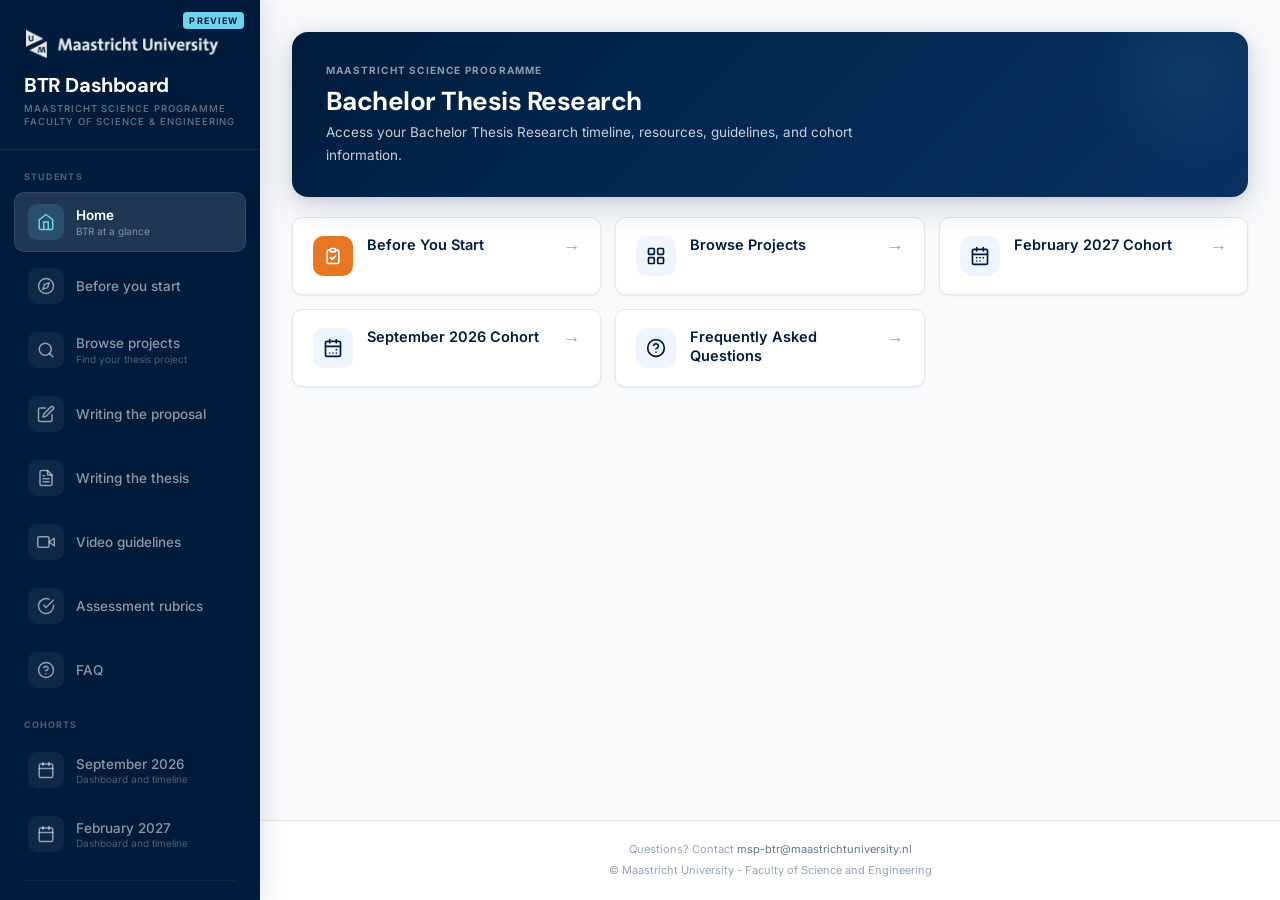
==== commit 35be5479: "BTR split (students vs BTR for Supervisors), in-app links between tools" ====
--- a/btr-dashboard/index.html
+++ b/btr-dashboard/index.html
@@ -60,12 +60,6 @@
                 <span class="btr-tile-body"><span class="btr-tile-title">Frequently Asked Questions</span></span>
                 <span class="btr-tile-arrow">→</span>
             </a>
-
-            <a href="supervisors.html" class="btr-tile btr-tile--orange">
-                <span class="btr-tile-icon"><svg viewBox="0 0 24 24"><path d="M17 21v-2a4 4 0 0 0-4-4H5a4 4 0 0 0-4 4v2"/><circle cx="9" cy="7" r="4"/><path d="M23 21v-2a4 4 0 0 0-3-3.87"/><path d="M16 3.13a4 4 0 0 1 0 7.75"/></svg></span>
-                <span class="btr-tile-body"><span class="btr-tile-title">For Supervisors &amp; Advisors</span></span>
-                <span class="btr-tile-arrow">→</span>
-            </a>
         </div>
 
     </main>
--- a/btr-dashboard/assets/msp-ui/msp-ui.css
+++ b/btr-dashboard/assets/msp-ui/msp-ui.css
@@ -339,5 +339,47 @@
 @keyframes msp-fade{from{opacity:0;transform:translateY(12px)}to{opacity:1;transform:translateY(0)}}
 @media(max-width:700px){.msp-grid-2,.msp-grid-3{grid-template-columns:1fr}}
 
+/* 7. Suite switcher + page transitions ------------------------------------------------------
+   The switcher replaces the brand title when a tool is served inside a suite (see msp-shell.js,
+   SUITES). Page changes between same-origin pages cross-fade with the sidebar held still, and
+   the MSP emblem glides between the hub's centre and the sidebar footer. */
+.msp-has-switch{position:relative;padding-bottom:18px}
+.msp-has-switch>a{display:inline-block}
+.msp-switch{display:grid;grid-template-columns:1fr auto;align-items:center;column-gap:8px;width:100%;margin:2px 0 0;padding:10px 12px;border-radius:10px;
+  background:rgba(255,255,255,.06);border:1px solid rgba(255,255,255,.1);color:#fff;font-family:inherit;text-align:left;cursor:pointer;transition:background .2s,border-color .2s}
+.msp-switch:hover,.msp-switch.open{background:rgba(255,255,255,.1);border-color:rgba(255,255,255,.18)}
+.msp-switch:focus-visible{outline:2px solid var(--msp-sky);outline-offset:2px}
+.msp-switch-k{grid-column:1;font-size:9px;font-weight:700;letter-spacing:.14em;text-transform:uppercase;color:var(--msp-sky);opacity:.85;line-height:1.3}
+.msp-switch-t{grid-column:1;font-family:var(--msp-font-display);font-size:18px;font-weight:700;letter-spacing:-.02em;line-height:1.2;margin-top:2px}
+.msp-switch-c{grid-column:2;grid-row:1/3;display:flex;color:rgba(255,255,255,.5);transition:transform .2s}
+.msp-switch-c svg{width:16px;height:16px}
+.msp-switch.open .msp-switch-c{transform:rotate(180deg)}
+.msp-switch-menu{position:absolute;left:14px;right:14px;top:calc(100% - 10px);z-index:5;background:#0A2547;border:1px solid rgba(255,255,255,.12);border-radius:12px;
+  box-shadow:0 18px 40px rgba(0,0,0,.35);padding:6px;animation:msp-pop .16s ease-out}
+.msp-switch-menu[hidden]{display:none}
+@keyframes msp-pop{from{opacity:0;transform:translateY(-4px)}to{opacity:1;transform:none}}
+.msp-sb-brand .msp-switch-item,.msp-sb-brand .msp-switch-all,.msp-switch-item,.msp-switch-all{display:flex;align-items:center;gap:10px;padding:8px 10px;border-radius:8px;color:rgba(255,255,255,.8);font-size:13px;font-weight:500;text-decoration:none;outline:none}
+.msp-switch-item .msp-sb-ico{width:30px;height:30px;border-radius:8px}
+.msp-switch-item .msp-sb-ico svg{width:15px;height:15px}
+.msp-switch-item:hover,.msp-switch-item:focus-visible,.msp-switch-all:hover,.msp-switch-all:focus-visible{background:rgba(255,255,255,.08);color:#fff}
+.msp-switch-item.current{color:#fff;font-weight:600}
+.msp-switch-item.current .msp-sb-ico{background:rgba(110,210,236,.15);color:var(--msp-sky)}
+.msp-switch-here{margin-left:auto;font-size:9px;font-weight:700;letter-spacing:.12em;text-transform:uppercase;color:var(--msp-sky)}
+.msp-switch-all{margin-top:4px;border-top:1px solid rgba(255,255,255,.08);border-radius:0 0 8px 8px;padding-top:10px;font-size:11.5px;color:rgba(255,255,255,.55)}
+.msp-switch-all svg{width:13px;height:13px}
+
+@view-transition{navigation:auto}
+.msp-sidebar{view-transition-name:msp-sidebar}
+.msp-sb-emblem{view-transition-name:msp-emblem}
+::view-transition-old(root),::view-transition-new(root){animation-duration:.28s;animation-timing-function:cubic-bezier(.2,.7,.2,1)}
+::view-transition-old(root){animation-name:msp-vt-out}
+::view-transition-new(root){animation-name:msp-vt-in}
+@keyframes msp-vt-out{to{opacity:0;transform:translateY(-6px)}}
+@keyframes msp-vt-in{from{opacity:0;transform:translateY(8px)}}
+::view-transition-group(msp-sidebar){animation-duration:.28s}
+::view-transition-group(msp-emblem){animation-duration:.5s;animation-timing-function:cubic-bezier(.2,.7,.2,1)}
+@media (max-width:900px){.msp-sidebar{view-transition-name:none}}
+@media (prefers-reduced-motion:reduce){@view-transition{navigation:none}}
+
 /* preview build */
-.msp-sb-brand{position:relative}.msp-sb-brand::after{content:"PREVIEW";position:absolute;top:12px;right:16px;font:700 9px/1 var(--msp-font);letter-spacing:.12em;color:var(--msp-navy);background:var(--msp-sky);padding:4px 6px;border-radius:4px}
+.msp-sb-brand{position:relative}.msp-sb-brand::after{content:"PREVIEW";position:absolute;top:12px;right:16px;font:700 9px/1 var(--msp-font);letter-spacing:.12em;color:var(--msp-navy);background:var(--msp-sky);padding:4px 6px;border-radius:4px}@media(max-width:900px){.msp-sb-brand::after{top:auto;bottom:4px;right:16px}}
